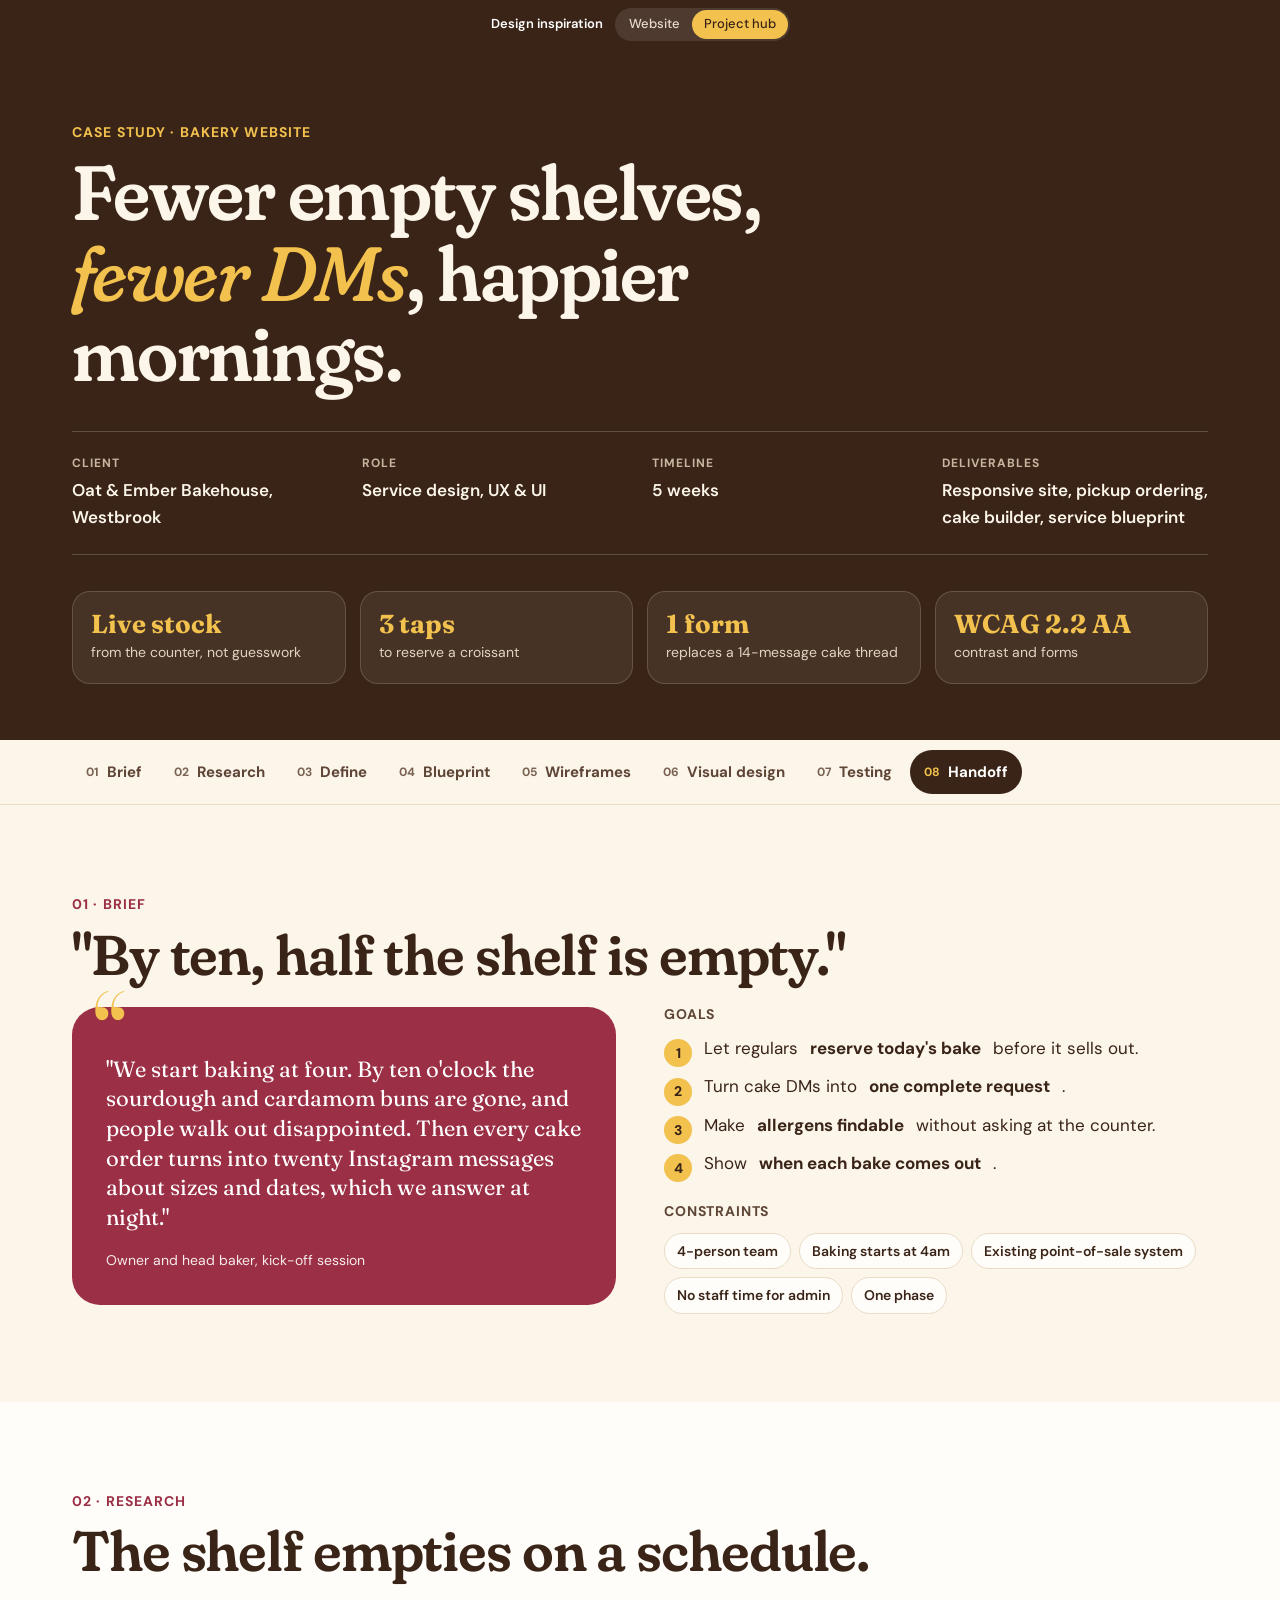
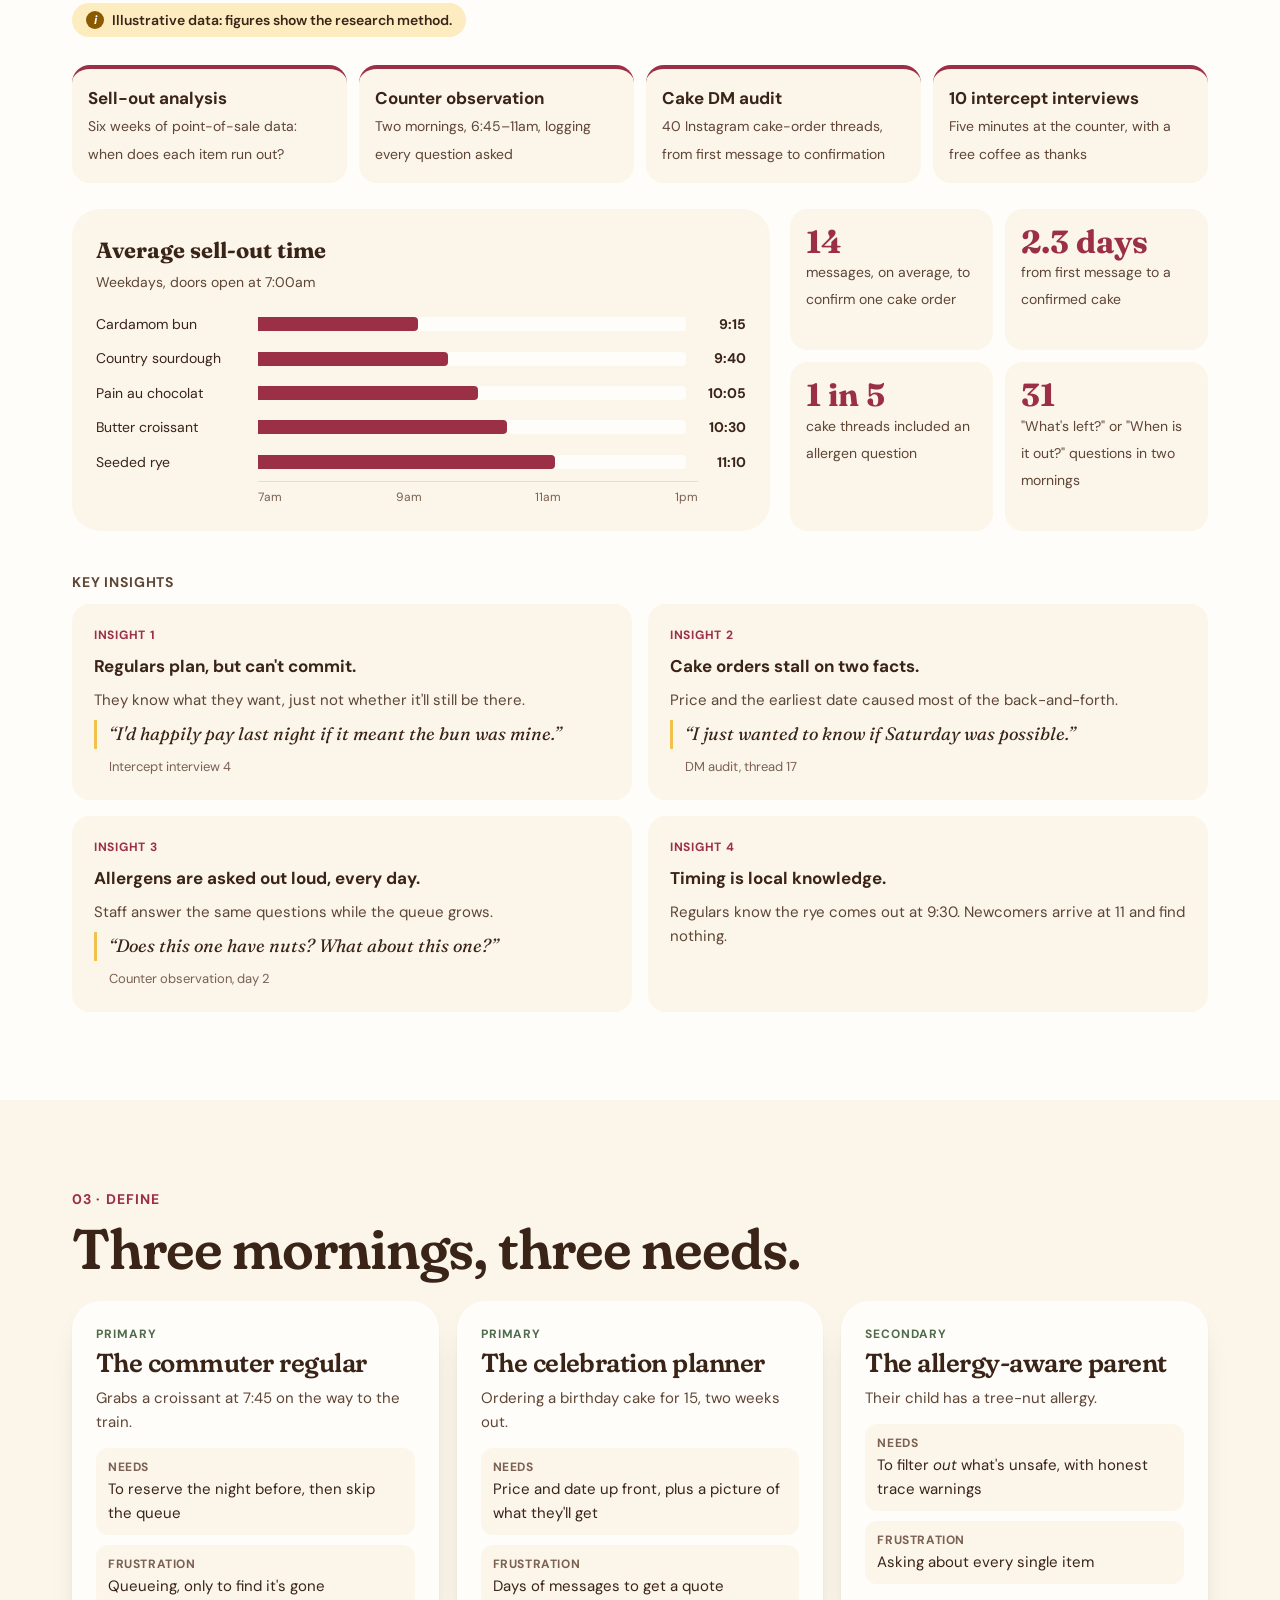
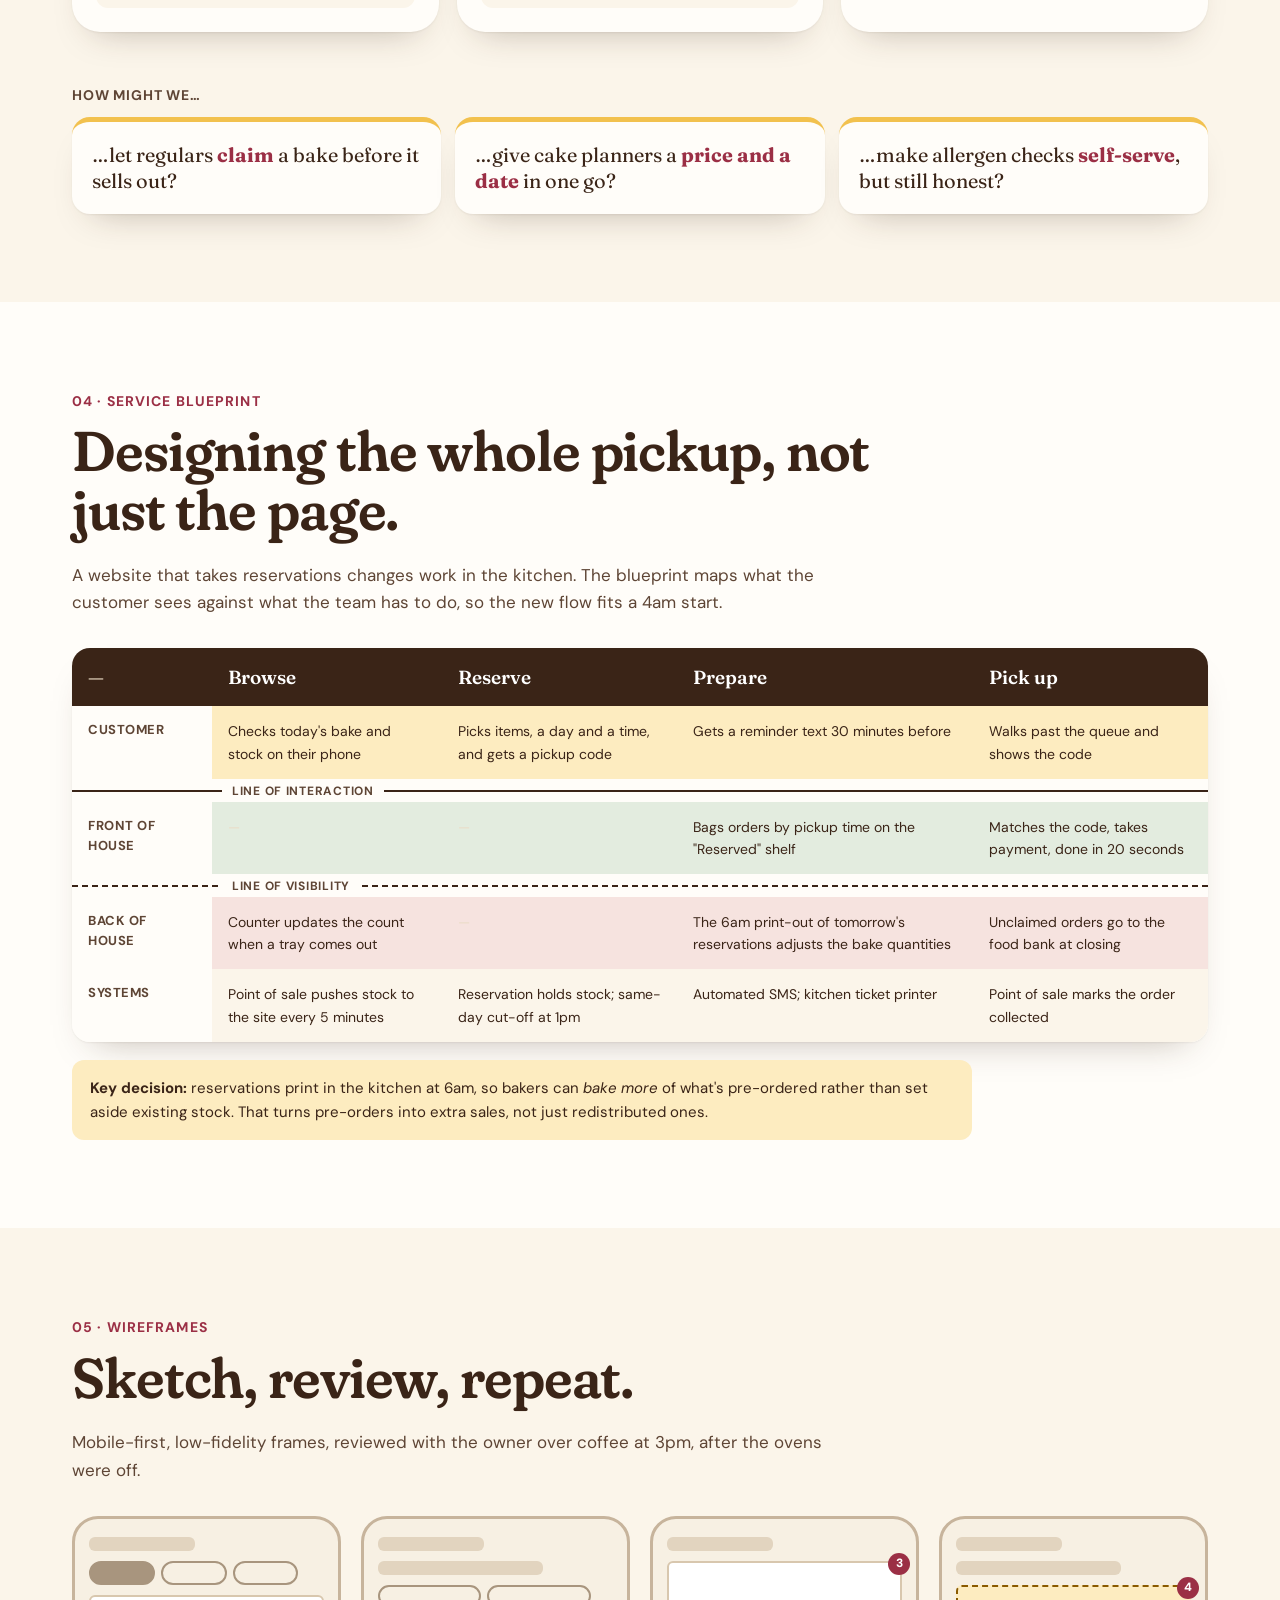
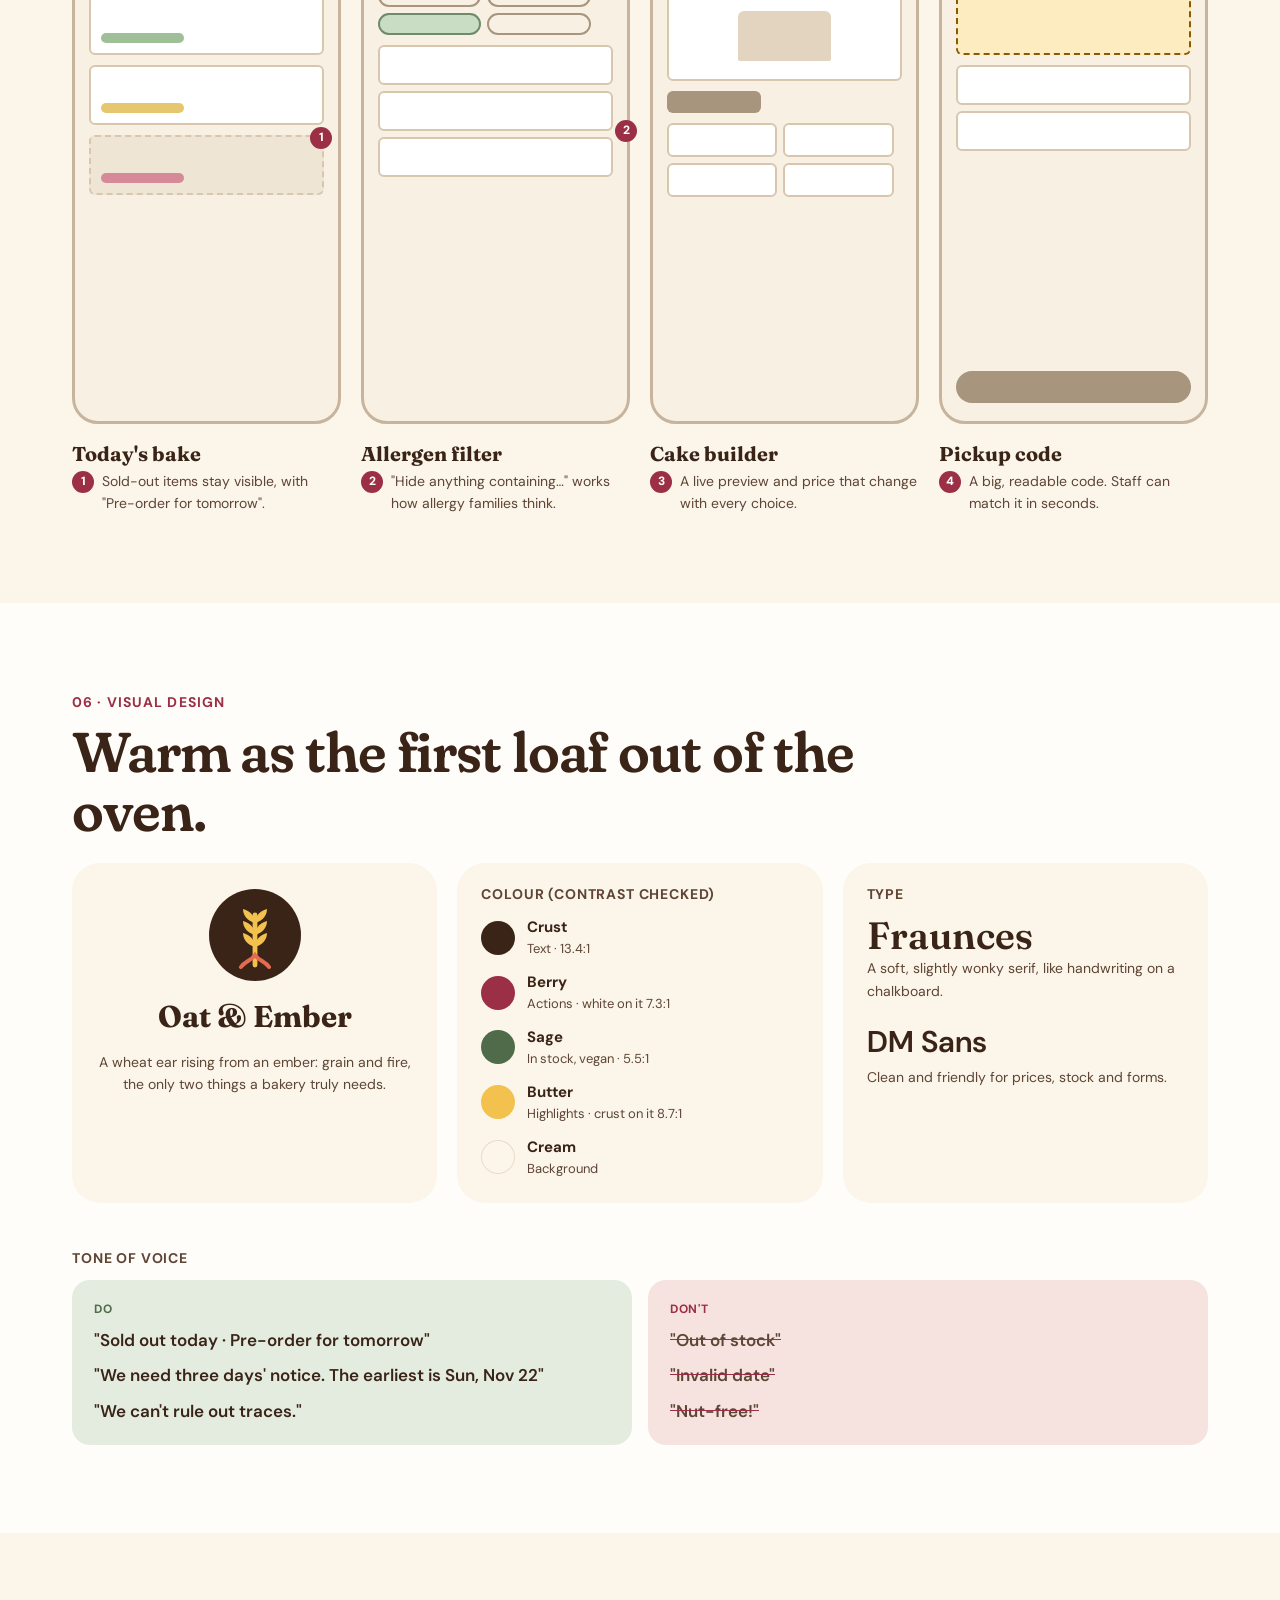
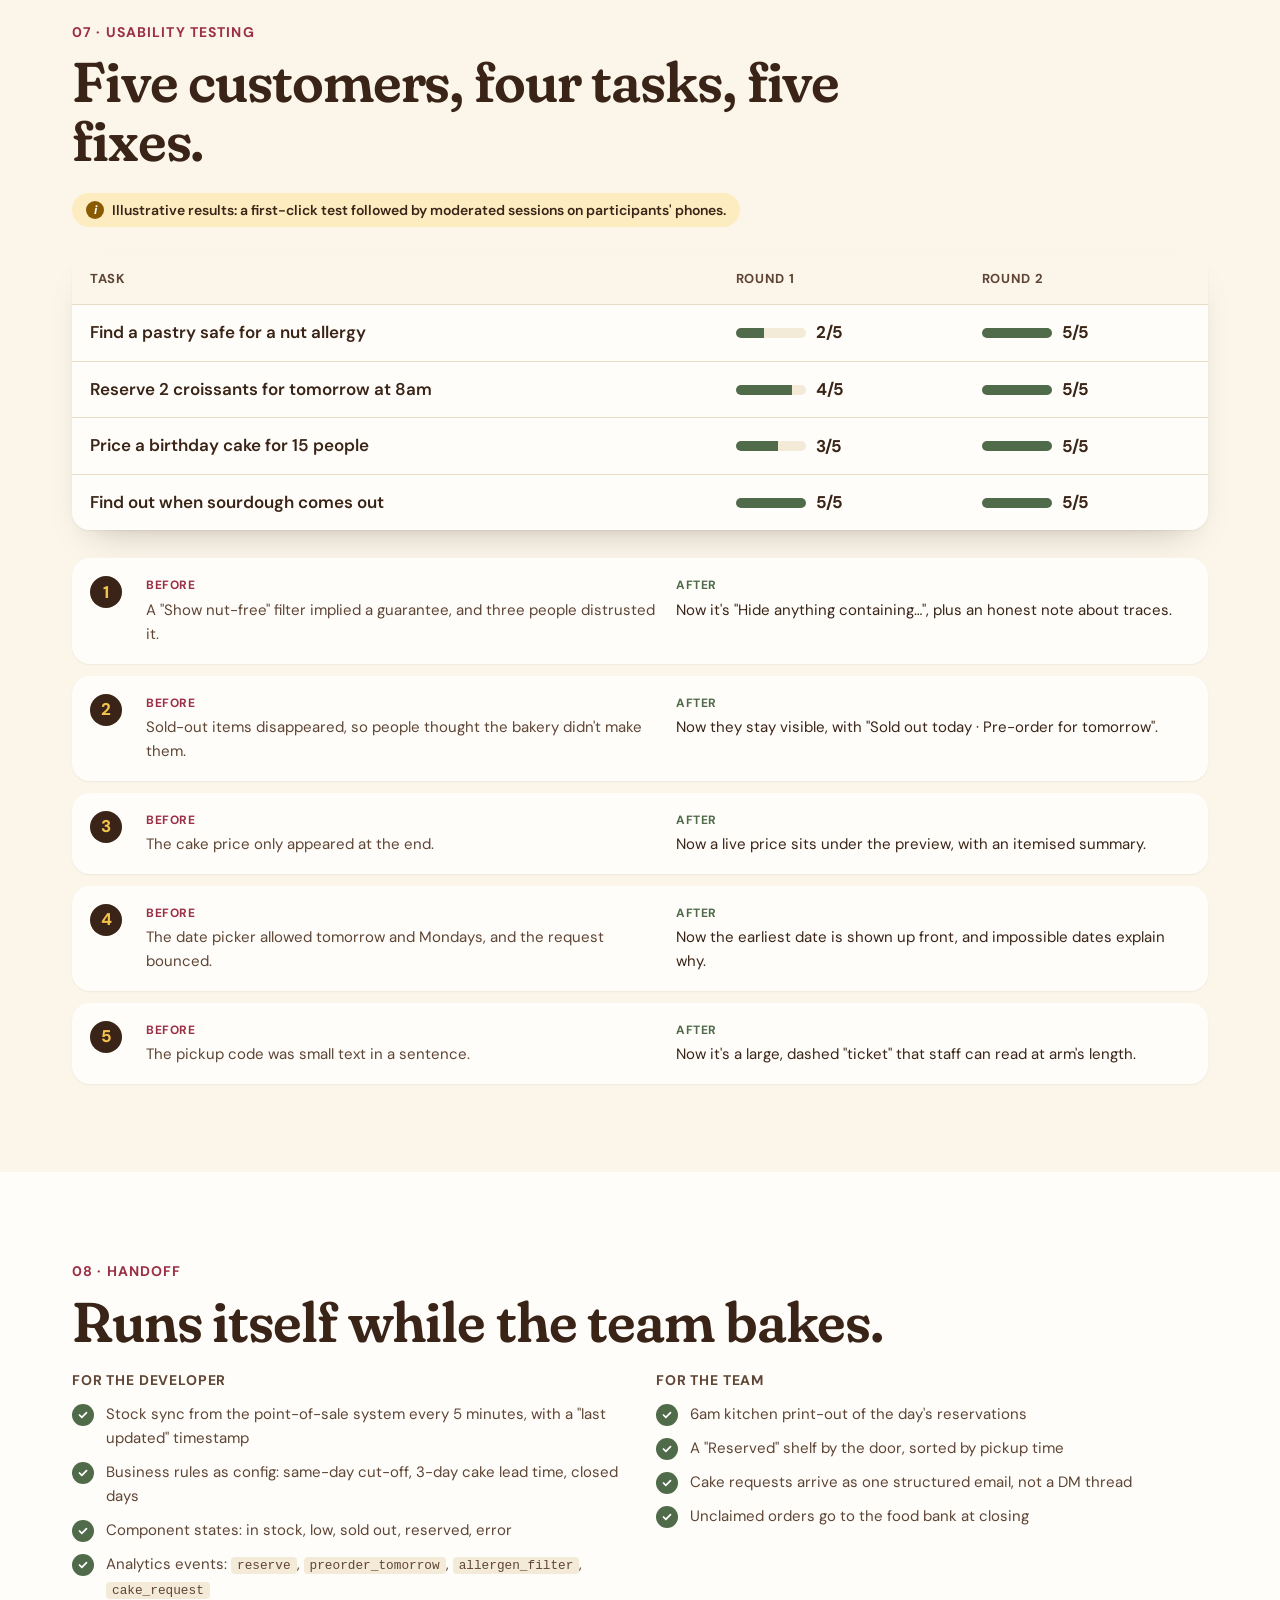
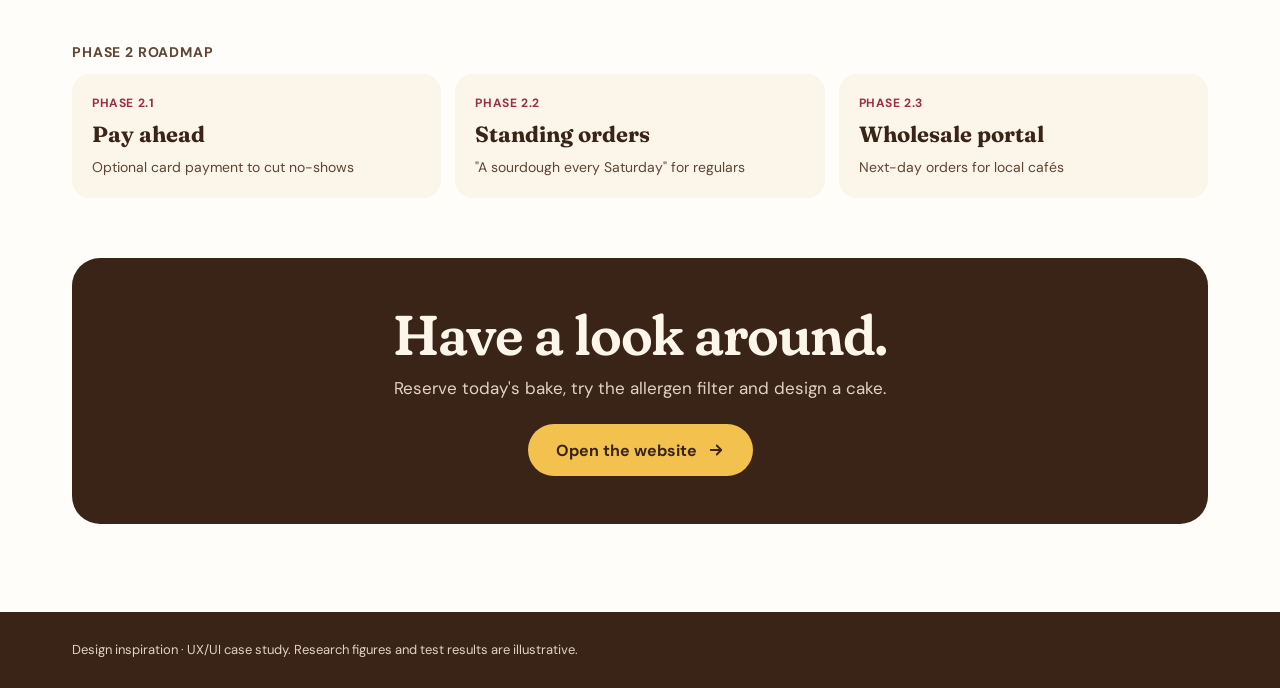
==== project.html @ 4368b3e5 "Oat & Ember Bakehouse: bakery website and project hub Co-Authored-By: Claude Opus 5.5 <noreply@anthr" ====
<!doctype html>
<html lang="en">
<head>
  <meta charset="utf-8" />
  <meta name="viewport" content="width=device-width, initial-scale=1" />
  <title>Oat &amp; Ember · Project Hub</title>
  <meta name="description" content="UX case study for a neighbourhood bakery website: sell-out analysis, counter observation, cake DM audit, personas, service blueprint, wireframes, visual design, testing and handoff." />
  <link rel="icon" href="data:image/svg+xml,%3Csvg xmlns='http://www.w3.org/2000/svg' viewBox='0 0 48 48'%3E%3Ccircle cx='24' cy='24' r='23' fill='%233a2417'/%3E%3Cpath d='M24 38V14' stroke='%23f2c14e' stroke-width='2.4'/%3E%3C/svg%3E" />
  <link rel="preconnect" href="https://fonts.googleapis.com" />
  <link rel="preconnect" href="https://fonts.gstatic.com" crossorigin />
  <link href="https://fonts.googleapis.com/css2?family=DM+Sans:opsz,wght@9..40,400;9..40,500;9..40,600;9..40,700&family=Fraunces:ital,opsz,wght,SOFT,WONK@0,9..144,500..700,100,1;1,9..144,500,100,1&display=swap" rel="stylesheet" />
  <link rel="stylesheet" href="styles.css" />
  <link rel="stylesheet" href="project.css" />
</head>
<body class="hub">
  <a class="skip" href="#main">Skip to content</a>
  <svg width="0" height="0" style="position:absolute" aria-hidden="true">
    <symbol id="logo" viewBox="0 0 48 48">
      <circle cx="24" cy="24" r="23" fill="#3a2417"/>
      <path d="M24 39V14" stroke="#f2c14e" stroke-width="2.4" stroke-linecap="round"/>
      <path d="M24 18c-4-1-6-4-6-7 4 1 6 4 6 7zm0 6c-4-1-6-4-6-7 4 1 6 4 6 7zm0 6c-4-1-6-4-6-7 4 1 6 4 6 7zm0-12c4-1 6-4 6-7-4 1-6 4-6 7zm0 6c4-1 6-4 6-7-4 1-6 4-6 7zm0 6c4-1 6-4 6-7-4 1-6 4-6 7z" fill="#f2c14e"/>
      <path d="M17 40c2-3 5-3 7-6 2 3 5 3 7 6" stroke="#e36b4f" stroke-width="2" fill="none" stroke-linecap="round"/>
    </symbol>
  </svg>

  <div class="mock-bar" role="note">
    <strong>Design inspiration</strong>
    <nav class="mock-tabs" aria-label="Project views"><a href="index.html">Website</a><a href="project.html" aria-current="page">Project hub</a></nav>
  </div>

  <header class="hub-cover">
    <div class="wrap">
      <p class="eyebrow">Case study · Bakery website</p>
      <h1>Fewer empty shelves, <em>fewer DMs</em>, happier mornings.</h1>
      <dl class="hub-meta">
        <div><dt>Client</dt><dd>Oat &amp; Ember Bakehouse, Westbrook</dd></div>
        <div><dt>Role</dt><dd>Service design, UX &amp; UI</dd></div>
        <div><dt>Timeline</dt><dd>5 weeks</dd></div>
        <div><dt>Deliverables</dt><dd>Responsive site, pickup ordering, cake builder, service blueprint</dd></div>
      </dl>
      <ul class="outcomes" role="list">
        <li><b>Live stock</b><span>from the counter, not guesswork</span></li>
        <li><b>3 taps</b><span>to reserve a croissant</span></li>
        <li><b>1 form</b><span>replaces a 14-message cake thread</span></li>
        <li><b>WCAG 2.2 AA</b><span>contrast and forms</span></li>
      </ul>
    </div>
  </header>

  <nav class="phase-nav" aria-label="Project phases">
    <div class="wrap"><ol>
      <li><a href="#brief">Brief</a></li><li><a href="#research">Research</a></li><li><a href="#define">Define</a></li><li><a href="#blueprint">Blueprint</a></li>
      <li><a href="#wireframes">Wireframes</a></li><li><a href="#visual">Visual design</a></li><li><a href="#testing">Testing</a></li><li><a href="#handoff">Handoff</a></li>
    </ol></div>
  </nav>

  <main id="main">
    <section id="brief" aria-labelledby="h-brief">
      <div class="wrap">
        <p class="phase">01 · Brief</p>
        <h2 id="h-brief">"By ten, half the shelf is empty."</h2>
        <div class="split">
          <figure class="client-quote">
            <blockquote>"We start baking at four. By ten o'clock the sourdough and cardamom buns are gone, and people walk out disappointed. Then every cake order turns into twenty Instagram messages about sizes and dates, which we answer at night."</blockquote>
            <figcaption>Owner and head baker, kick-off session</figcaption>
          </figure>
          <div>
            <h3 class="mini-h">Goals</h3>
            <ol class="num-list">
              <li>Let regulars <b>reserve today's bake</b> before it sells out.</li>
              <li>Turn cake DMs into <b>one complete request</b>.</li>
              <li>Make <b>allergens findable</b> without asking at the counter.</li>
              <li>Show <b>when each bake comes out</b>.</li>
            </ol>
            <h3 class="mini-h">Constraints</h3>
            <ul class="tag-list" role="list"><li>4-person team</li><li>Baking starts at 4am</li><li>Existing point-of-sale system</li><li>No staff time for admin</li><li>One phase</li></ul>
          </div>
        </div>
      </div>
    </section>

    <section id="research" class="tint" aria-labelledby="h-research">
      <div class="wrap">
        <p class="phase">02 · Research</p>
        <h2 id="h-research">The shelf empties on a schedule.</h2>
        <p class="note-illus">Illustrative data: figures show the research method.</p>
        <ul class="methods" role="list">
          <li><b>Sell-out analysis</b><span>Six weeks of point-of-sale data: when does each item run out?</span></li>
          <li><b>Counter observation</b><span>Two mornings, 6:45–11am, logging every question asked</span></li>
          <li><b>Cake DM audit</b><span>40 Instagram cake-order threads, from first message to confirmation</span></li>
          <li><b>10 intercept interviews</b><span>Five minutes at the counter, with a free coffee as thanks</span></li>
        </ul>
        <div class="charts">
          <figure class="chart">
            <figcaption><b>Average sell-out time</b><span>Weekdays, doors open at 7:00am</span></figcaption>
            <ul class="timebars" role="list">
              <li style="--t:135"><span class="lbl">Cardamom bun</span><span class="bar"><i></i></span><b>9:15</b></li>
              <li style="--t:160"><span class="lbl">Country sourdough</span><span class="bar"><i></i></span><b>9:40</b></li>
              <li style="--t:185"><span class="lbl">Pain au chocolat</span><span class="bar"><i></i></span><b>10:05</b></li>
              <li style="--t:210"><span class="lbl">Butter croissant</span><span class="bar"><i></i></span><b>10:30</b></li>
              <li style="--t:250"><span class="lbl">Seeded rye</span><span class="bar"><i></i></span><b>11:10</b></li>
            </ul>
            <p class="axis" aria-hidden="true"><span>7am</span><span>9am</span><span>11am</span><span>1pm</span></p>
          </figure>
          <div class="stats">
            <div><b>14</b><span>messages, on average, to confirm one cake order</span></div>
            <div><b>2.3 days</b><span>from first message to a confirmed cake</span></div>
            <div><b>1 in 5</b><span>cake threads included an allergen question</span></div>
            <div><b>31</b><span>"What's left?" or "When is it out?" questions in two mornings</span></div>
          </div>
        </div>
        <h3 class="mini-h" style="margin-top:44px">Key insights</h3>
        <ol class="insights">
          <li><b>Regulars plan, but can't commit.</b> They know what they want, just not whether it'll still be there.<q>I'd happily pay last night if it meant the bun was mine.</q><cite>Intercept interview 4</cite></li>
          <li><b>Cake orders stall on two facts.</b> Price and the earliest date caused most of the back-and-forth.<q>I just wanted to know if Saturday was possible.</q><cite>DM audit, thread 17</cite></li>
          <li><b>Allergens are asked out loud, every day.</b> Staff answer the same questions while the queue grows.<q>Does this one have nuts? What about this one?</q><cite>Counter observation, day 2</cite></li>
          <li><b>Timing is local knowledge.</b> Regulars know the rye comes out at 9:30. Newcomers arrive at 11 and find nothing.</li>
        </ol>
      </div>
    </section>

    <section id="define" aria-labelledby="h-define">
      <div class="wrap">
        <p class="phase">03 · Define</p>
        <h2 id="h-define">Three mornings, three needs.</h2>
        <div class="personas">
          <article class="persona"><p class="p-k">Primary</p><h3>The commuter regular</h3><p class="p-sum">Grabs a croissant at 7:45 on the way to the train.</p>
            <dl><div><dt>Needs</dt><dd>To reserve the night before, then skip the queue</dd></div><div><dt>Frustration</dt><dd>Queueing, only to find it's gone</dd></div></dl></article>
          <article class="persona"><p class="p-k">Primary</p><h3>The celebration planner</h3><p class="p-sum">Ordering a birthday cake for 15, two weeks out.</p>
            <dl><div><dt>Needs</dt><dd>Price and date up front, plus a picture of what they'll get</dd></div><div><dt>Frustration</dt><dd>Days of messages to get a quote</dd></div></dl></article>
          <article class="persona"><p class="p-k">Secondary</p><h3>The allergy-aware parent</h3><p class="p-sum">Their child has a tree-nut allergy.</p>
            <dl><div><dt>Needs</dt><dd>To filter <em>out</em> what's unsafe, with honest trace warnings</dd></div><div><dt>Frustration</dt><dd>Asking about every single item</dd></div></dl></article>
        </div>
        <h3 class="mini-h" style="margin-top:56px">How might we…</h3>
        <ul class="hmw" role="list">
          <li>…let regulars <b>claim</b> a bake before it sells out?</li>
          <li>…give cake planners a <b>price and a date</b> in one go?</li>
          <li>…make allergen checks <b>self-serve</b>, but still honest?</li>
        </ul>
      </div>
    </section>

    <section id="blueprint" class="tint" aria-labelledby="h-blue">
      <div class="wrap">
        <p class="phase">04 · Service blueprint</p>
        <h2 id="h-blue">Designing the whole pickup, not just the page.</h2>
        <p class="lede-sm">A website that takes reservations changes work in the kitchen. The blueprint maps what the customer sees against what the team has to do, so the new flow fits a 4am start.</p>
        <p class="bp-hint" aria-hidden="true">Swipe to see all four stages →</p>
        <div class="bp-wrap" tabindex="0" role="region" aria-label="Service blueprint, scrollable">
          <table class="blueprint">
            <caption class="sr-only">Service blueprint for reserve-and-pickup</caption>
            <thead><tr><td></td><th scope="col">Browse</th><th scope="col">Reserve</th><th scope="col">Prepare</th><th scope="col">Pick up</th></tr></thead>
            <tbody>
              <tr class="r-cust"><th scope="row">Customer</th><td>Checks today's bake and stock on their phone</td><td>Picks items, a day and a time, and gets a pickup code</td><td>Gets a reminder text 30 minutes before</td><td>Walks past the queue and shows the code</td></tr>
              <tr class="r-line"><td colspan="5"><span>Line of interaction</span></td></tr>
              <tr class="r-front"><th scope="row">Front of house</th><td></td><td></td><td>Bags orders by pickup time on the "Reserved" shelf</td><td>Matches the code, takes payment, done in 20 seconds</td></tr>
              <tr class="r-line vis"><td colspan="5"><span>Line of visibility</span></td></tr>
              <tr class="r-back"><th scope="row">Back of house</th><td>Counter updates the count when a tray comes out</td><td></td><td>The 6am print-out of tomorrow's reservations adjusts the bake quantities</td><td>Unclaimed orders go to the food bank at closing</td></tr>
              <tr class="r-sys"><th scope="row">Systems</th><td>Point of sale pushes stock to the site every 5 minutes</td><td>Reservation holds stock; same-day cut-off at 1pm</td><td>Automated SMS; kitchen ticket printer</td><td>Point of sale marks the order collected</td></tr>
            </tbody>
          </table>
        </div>
        <p class="bp-note"><b>Key decision:</b> reservations print in the kitchen at 6am, so bakers can <em>bake more</em> of what's pre-ordered rather than set aside existing stock. That turns pre-orders into extra sales, not just redistributed ones.</p>
      </div>
    </section>

    <section id="wireframes" aria-labelledby="h-wf">
      <div class="wrap">
        <p class="phase">05 · Wireframes</p>
        <h2 id="h-wf">Sketch, review, repeat.</h2>
        <p class="lede-sm">Mobile-first, low-fidelity frames, reviewed with the owner over coffee at 3pm, after the ovens were off.</p>
        <div class="wires">
          <figure class="wire"><div class="phone"><div class="w-bar"></div><div class="w-chips"><span class="on"></span><span></span><span></span></div><div class="w-card2"><span class="ok"></span></div><div class="w-card2"><span class="low"></span></div><div class="w-card2 out"><span class="out"></span><i>1</i></div></div>
            <figcaption><b>Today's bake</b><span><i>1</i> Sold-out items stay visible, with "Pre-order for tomorrow".</span></figcaption></figure>
          <figure class="wire"><div class="phone"><div class="w-bar"></div><div class="w-h2"></div><div class="w-pills"><span></span><span></span><span class="on"></span><span></span></div><div class="w-list2"><span></span><span></span><span></span></div><i class="pin">2</i></div>
            <figcaption><b>Allergen filter</b><span><i>2</i> "Hide anything containing…" works how allergy families think.</span></figcaption></figure>
          <figure class="wire"><div class="phone"><div class="w-bar"></div><div class="w-cake"><i>3</i></div><div class="w-price"></div><div class="w-opts"><span></span><span></span><span></span><span></span></div></div>
            <figcaption><b>Cake builder</b><span><i>3</i> A live preview and price that change with every choice.</span></figcaption></figure>
          <figure class="wire"><div class="phone"><div class="w-bar"></div><div class="w-h2"></div><div class="w-code"><i>4</i></div><div class="w-list2"><span></span><span></span></div><div class="w-btn"></div></div>
            <figcaption><b>Pickup code</b><span><i>4</i> A big, readable code. Staff can match it in seconds.</span></figcaption></figure>
        </div>
      </div>
    </section>

    <section id="visual" class="tint" aria-labelledby="h-visual">
      <div class="wrap">
        <p class="phase">06 · Visual design</p>
        <h2 id="h-visual">Warm as the first loaf out of the oven.</h2>
        <div class="vis-grid">
          <div class="vis-card brand"><svg viewBox="0 0 48 48" width="96" height="96" aria-hidden="true"><use href="#logo"/></svg><p class="b-name">Oat &amp; Ember</p><p class="small">A wheat ear rising from an ember: grain and fire, the only two things a bakery truly needs.</p></div>
          <div class="vis-card"><h3 class="mini-h">Colour (contrast checked)</h3>
            <ul class="pal" role="list">
              <li><i style="background:#3a2417"></i><b>Crust</b><span>Text · 13.4:1</span></li>
              <li><i style="background:#9b2f45"></i><b>Berry</b><span>Actions · white on it 7.3:1</span></li>
              <li><i style="background:#4f6b4a"></i><b>Sage</b><span>In stock, vegan · 5.5:1</span></li>
              <li><i style="background:#f2c14e"></i><b>Butter</b><span>Highlights · crust on it 8.7:1</span></li>
              <li><i style="background:#fbf5ea;box-shadow:inset 0 0 0 1px #eadcc6"></i><b>Cream</b><span>Background</span></li>
            </ul></div>
          <div class="vis-card"><h3 class="mini-h">Type</h3><p class="t-d">Fraunces</p><p class="small">A soft, slightly wonky serif, like handwriting on a chalkboard.</p><p class="t-b">DM Sans</p><p class="small">Clean and friendly for prices, stock and forms.</p></div>
        </div>
        <h3 class="mini-h" style="margin-top:48px">Tone of voice</h3>
        <div class="tone">
          <div class="do"><p class="t-k">Do</p><p>"Sold out today · Pre-order for tomorrow"</p><p>"We need three days' notice. The earliest is Sun, Nov 22"</p><p>"We can't rule out traces."</p></div>
          <div class="dont"><p class="t-k">Don't</p><p>"Out of stock"</p><p>"Invalid date"</p><p>"Nut-free!"</p></div>
        </div>
      </div>
    </section>

    <section id="testing" aria-labelledby="h-test">
      <div class="wrap">
        <p class="phase">07 · Usability testing</p>
        <h2 id="h-test">Five customers, four tasks, five fixes.</h2>
        <p class="note-illus">Illustrative results: a first-click test followed by moderated sessions on participants' phones.</p>
        <div class="tasks-wrap">
          <table class="tasks">
            <caption class="sr-only">Task success, round 1 and round 2</caption>
            <thead><tr><th scope="col">Task</th><th scope="col">Round 1</th><th scope="col">Round 2</th></tr></thead>
            <tbody>
              <tr><th scope="row">Find a pastry safe for a nut allergy</th><td><span class="score" style="--s:2">2/5</span></td><td><span class="score" style="--s:5">5/5</span></td></tr>
              <tr><th scope="row">Reserve 2 croissants for tomorrow at 8am</th><td><span class="score" style="--s:4">4/5</span></td><td><span class="score" style="--s:5">5/5</span></td></tr>
              <tr><th scope="row">Price a birthday cake for 15 people</th><td><span class="score" style="--s:3">3/5</span></td><td><span class="score" style="--s:5">5/5</span></td></tr>
              <tr><th scope="row">Find out when sourdough comes out</th><td><span class="score" style="--s:5">5/5</span></td><td><span class="score" style="--s:5">5/5</span></td></tr>
            </tbody>
          </table>
        </div>
        <ol class="changes">
          <li><p class="c-was">A "Show nut-free" filter implied a guarantee, and three people distrusted it.</p><p class="c-now">Now it's "Hide anything containing…", plus an honest note about traces.</p></li>
          <li><p class="c-was">Sold-out items disappeared, so people thought the bakery didn't make them.</p><p class="c-now">Now they stay visible, with "Sold out today · Pre-order for tomorrow".</p></li>
          <li><p class="c-was">The cake price only appeared at the end.</p><p class="c-now">Now a live price sits under the preview, with an itemised summary.</p></li>
          <li><p class="c-was">The date picker allowed tomorrow and Mondays, and the request bounced.</p><p class="c-now">Now the earliest date is shown up front, and impossible dates explain why.</p></li>
          <li><p class="c-was">The pickup code was small text in a sentence.</p><p class="c-now">Now it's a large, dashed "ticket" that staff can read at arm's length.</p></li>
        </ol>
      </div>
    </section>

    <section id="handoff" class="tint" aria-labelledby="h-handoff">
      <div class="wrap">
        <p class="phase">08 · Handoff</p>
        <h2 id="h-handoff">Runs itself while the team bakes.</h2>
        <div class="handoff">
          <div><h3 class="mini-h">For the developer</h3>
            <ul class="checks" role="list">
              <li>Stock sync from the point-of-sale system every 5 minutes, with a "last updated" timestamp</li>
              <li>Business rules as config: same-day cut-off, 3-day cake lead time, closed days</li>
              <li>Component states: in stock, low, sold out, reserved, error</li>
              <li>Analytics events: <code>reserve</code>, <code>preorder_tomorrow</code>, <code>allergen_filter</code>, <code>cake_request</code></li>
            </ul></div>
          <div><h3 class="mini-h">For the team</h3>
            <ul class="checks" role="list">
              <li>6am kitchen print-out of the day's reservations</li>
              <li>A "Reserved" shelf by the door, sorted by pickup time</li>
              <li>Cake requests arrive as one structured email, not a DM thread</li>
              <li>Unclaimed orders go to the food bank at closing</li>
            </ul></div>
        </div>
        <h3 class="mini-h" style="margin-top:44px">Phase 2 roadmap</h3>
        <ol class="roadmap">
          <li><b>Pay ahead</b><span>Optional card payment to cut no-shows</span></li>
          <li><b>Standing orders</b><span>"A sourdough every Saturday" for regulars</span></li>
          <li><b>Wholesale portal</b><span>Next-day orders for local cafés</span></li>
        </ol>
        <div class="hub-cta">
          <h2>Have a look around.</h2>
          <p>Reserve today's bake, try the allergen filter and design a cake.</p>
          <a class="btn btn-butter" href="index.html">Open the website <svg viewBox="0 0 24 24" aria-hidden="true"><path d="M5 12h14M13 6l6 6-6 6"/></svg></a>
        </div>
      </div>
    </section>
  </main>

  <footer class="site-foot slim"><div class="wrap"><p>Design inspiration · UX/UI case study. Research figures and test results are illustrative.</p></div></footer>
  <script>
    const links = [...document.querySelectorAll('.phase-nav a')];
    const io = new IntersectionObserver((entries) => entries.forEach((e) => {
      if (!e.isIntersecting) return;
      links.forEach((a) => {
        if (a.getAttribute('href') !== '#' + e.target.id) return a.removeAttribute('aria-current');
        a.setAttribute('aria-current', 'location');
        a.closest('ol').scrollTo({ left: a.parentElement.offsetLeft - 16, behavior: 'smooth' });
      });
    }), { rootMargin: '-40% 0px -55% 0px' });
    document.querySelectorAll('main section[id]').forEach((s) => io.observe(s));
  </script>
</body>
</html>
---- styles.css ----
/* =========================================================
   Oat & Ember Bakehouse: design tokens
   Contrast (WCAG 2.2 AA), all checked:
   crust 13.4:1 · crust-2 8.1:1 · crust-3 5.3:1 on cream
   berry 6.7:1 · white on berry 7.3:1 · sage 5.5:1 · white on sage 5.9:1
   crust on butter 8.7:1 (butter is a background only)
   ========================================================= */
:root {
  --cream: #fbf5ea;
  --cream-2: #f4ead8;
  --white: #fffdf9;
  --crust: #3a2417;
  --crust-2: #5e4535;
  --crust-3: #7a6152;
  --line: #eadcc6;
  --butter: #f2c14e;
  --butter-soft: #fdecc0;
  --butter-ink: #8a5a00;
  --berry: #9b2f45;
  --berry-soft: #f6e3df;
  --sage: #4f6b4a;
  --sage-soft: #e3ecdf;
  --serif: "Fraunces", "Iowan Old Style", Georgia, serif;
  --sans: "DM Sans", system-ui, -apple-system, "Segoe UI", sans-serif;
  --r: 12px; --r-md: 18px; --r-lg: 28px;
  --shadow: 0 1px 2px rgba(58, 36, 23, .06), 0 18px 36px -22px rgba(58, 36, 23, .35);
  --ease: cubic-bezier(.2, .8, .2, 1);
}
*, *::before, *::after { box-sizing: border-box; }
html { scroll-behavior: smooth; scroll-padding-top: 90px; -webkit-text-size-adjust: 100%; }
@media (prefers-reduced-motion: reduce) { html { scroll-behavior: auto; } *, *::before, *::after { animation: none !important; transition-duration: .01ms !important; } }
body { margin: 0; background: var(--cream); color: var(--crust); font: 400 17px/1.6 var(--sans); -webkit-font-smoothing: antialiased; }
h1, h2, h3, p, figure, blockquote, ul, ol, dl, dd { margin: 0; }
ul, ol { padding: 0; list-style: none; }
h1, h2, h3 { font-family: var(--serif); font-weight: 600; letter-spacing: -0.02em; line-height: 1.05; font-variation-settings: "SOFT" 100, "WONK" 1; }
a { color: var(--berry); text-underline-offset: 3px; }
button, input, select, textarea { font: inherit; color: inherit; }
img, svg { display: block; }
:focus-visible { outline: 3px solid var(--berry); outline-offset: 3px; border-radius: 6px; }
.sr-only { position: absolute; width: 1px; height: 1px; padding: 0; margin: -1px; overflow: hidden; clip: rect(0 0 0 0); white-space: nowrap; border: 0; }
.skip { position: absolute; left: 16px; top: -100px; z-index: 200; background: var(--crust); color: #fff; padding: 12px 16px; border-radius: var(--r); }
.skip:focus { top: 16px; }
.wrap { max-width: 1200px; margin: 0 auto; padding: 0 32px; }
section { padding: 96px 0; }
[hidden] { display: none !important; }

/* top bar */
.mock-bar { background: var(--crust); color: #e9dccb; font-size: 13px; display: flex; justify-content: center; align-items: center; gap: 12px; flex-wrap: wrap; padding: 8px 16px; }
.mock-bar strong { color: #fff; font-weight: 600; }
.mock-tabs { display: inline-flex; background: rgba(255,255,255,.1); border-radius: 999px; padding: 2px; }
.mock-tabs a { color: #e9dccb; text-decoration: none; padding: 4px 12px; border-radius: 999px; font-weight: 500; }
.mock-tabs a[aria-current="page"] { background: var(--butter); color: var(--crust); }

/* buttons */
.btn { display: inline-flex; align-items: center; justify-content: center; gap: 10px; min-height: 52px; padding: 0 26px; border-radius: 999px; border: 2px solid transparent; font-weight: 700; font-size: 16px; text-decoration: none; cursor: pointer; transition: background .2s, transform .2s var(--ease); }
.btn svg { width: 18px; height: 18px; fill: none; stroke: currentColor; stroke-width: 2.4; stroke-linecap: round; stroke-linejoin: round; }
.btn:active { transform: translateY(1px); }
.btn-berry { background: var(--berry); color: #fff; }
.btn-berry:hover { background: #82263a; }
.btn-crust { background: var(--crust); color: #fff; }
.btn-crust:hover { background: #4d3122; }
.btn-butter { background: var(--butter); color: var(--crust); }
.btn-butter:hover { background: #eab43a; }
.btn-line { background: transparent; color: var(--crust); border-color: var(--crust); }
.btn-line:hover { background: var(--white); }
.btn-sm { min-height: 44px; padding: 0 18px; font-size: 15px; }
.btn-block { width: 100%; }
.text-btn { background: none; border: 0; padding: 0 4px; min-height: 44px; font-weight: 700; color: var(--berry); text-decoration: underline; text-underline-offset: 3px; cursor: pointer; }
.icon-btn { width: 44px; height: 44px; border-radius: 50%; border: 2px solid var(--line); background: var(--white); display: grid; place-items: center; cursor: pointer; flex: none; }
.icon-btn svg { width: 18px; height: 18px; stroke: var(--crust); stroke-width: 2.4; fill: none; stroke-linecap: round; }

/* header */
.site-head { position: sticky; top: 0; z-index: 50; background: color-mix(in srgb, var(--cream) 92%, transparent); backdrop-filter: blur(10px); -webkit-backdrop-filter: blur(10px); border-bottom: 1px solid var(--line); }
.head-inner { display: flex; align-items: center; gap: 20px; min-height: 76px; }
.logo { display: flex; align-items: center; gap: 10px; text-decoration: none; color: var(--crust); }
.logo svg { width: 46px; height: 46px; flex: none; }
.logo span { font-family: var(--serif); font-weight: 700; font-size: 23px; letter-spacing: -0.02em; line-height: 1; }
.logo small { display: block; font-family: var(--sans); font-weight: 600; font-size: 12px; color: var(--crust-3); letter-spacing: .08em; text-transform: uppercase; margin-top: 4px; }
.site-nav { margin-left: auto; display: flex; align-items: center; gap: 2px; }
.site-nav a { color: var(--crust); text-decoration: none; font-weight: 600; font-size: 15px; padding: 10px 12px; border-radius: 999px; }
.site-nav a:hover { background: var(--cream-2); }
.bag-btn { display: inline-flex; align-items: center; gap: 8px; min-height: 44px; padding: 0 16px; border-radius: 999px; border: 2px solid var(--crust); background: var(--white); font-weight: 700; cursor: pointer; margin-left: 8px; }
.bag-btn svg { width: 18px; height: 18px; stroke: currentColor; stroke-width: 2; fill: none; }
.bag-count { min-width: 22px; height: 22px; padding: 0 6px; border-radius: 999px; background: var(--berry); color: #fff; font-size: 12px; display: inline-grid; place-items: center; }
.bag-count[data-n="0"] { background: var(--cream-2); color: var(--crust-2); }
.menu-btn { display: none; align-items: center; gap: 8px; min-height: 44px; padding: 0 14px; border-radius: 999px; border: 2px solid var(--crust); background: transparent; font-weight: 700; cursor: pointer; }
.menu-btn svg { width: 20px; height: 20px; stroke: currentColor; stroke-width: 2.4; fill: none; stroke-linecap: round; }

/* hero */
.hero { padding: 56px 0 72px; }
.hero-grid { display: grid; grid-template-columns: minmax(0, 1fr) minmax(0, 1fr); gap: 56px; align-items: center; }
.status { display: inline-flex; align-items: center; gap: 10px; padding: 8px 16px; background: var(--white); border: 1px solid var(--line); border-radius: 999px; font-size: 14px; font-weight: 600; margin-bottom: 22px; }
.status .dot { width: 10px; height: 10px; border-radius: 50%; background: var(--sage); box-shadow: 0 0 0 4px var(--sage-soft); }
.status.closed .dot { background: var(--berry); box-shadow: 0 0 0 4px var(--berry-soft); }
.hero h1 { font-size: clamp(3rem, 6.4vw, 5.6rem); }
.hero h1 em { font-style: italic; color: var(--berry); font-weight: 500; }
.lede { font-size: 19px; color: var(--crust-2); margin: 22px 0 30px; max-width: 38ch; }
.hero-ctas { display: flex; flex-wrap: wrap; gap: 12px; }
.hero-art { margin: 0; position: relative; }
.hero-art img { width: 100%; height: auto; aspect-ratio: 1; object-fit: cover; border-radius: 48% 48% var(--r-lg) var(--r-lg) / 36% 36% var(--r-lg) var(--r-lg); box-shadow: var(--shadow); background: var(--cream-2); }
.hero-art .sticker { position: absolute; left: -18px; bottom: 28px; background: var(--butter); color: var(--crust); border-radius: 50%; width: 118px; height: 118px; display: grid; place-items: center; text-align: center; font-family: var(--serif); font-weight: 700; font-size: 17px; line-height: 1.1; transform: rotate(-10deg); box-shadow: var(--shadow); padding: 12px; }
.hero-art .sticker small { display: block; font-family: var(--sans); font-size: 12px; font-weight: 600; margin-top: 2px; }

/* section heads */
.eyebrow { font-size: 14px; font-weight: 700; letter-spacing: .08em; text-transform: uppercase; color: var(--berry); margin-bottom: 10px; }
.sec-head { max-width: 660px; margin-bottom: 36px; }
.sec-head h2 { font-size: clamp(2.3rem, 4.4vw, 3.6rem); }
.sec-head p { color: var(--crust-2); font-size: 18px; margin-top: 14px; }

/* bake schedule */
.oven { background: var(--crust); color: var(--cream); }
.oven .eyebrow { color: var(--butter); }
.oven .sec-head p { color: #e2d3bf; }
.timeline { display: grid; grid-template-columns: repeat(6, minmax(0, 1fr)); gap: 0; position: relative; }
.timeline::before { content: ""; position: absolute; left: 0; right: 0; top: 26px; height: 2px; background: rgba(251,245,234,.25); }
.tl { position: relative; padding: 0 12px 0 0; }
.tl .t { display: inline-grid; place-items: center; min-width: 54px; height: 54px; border-radius: 50%; background: var(--crust); border: 2px solid var(--butter); font-family: var(--serif); font-weight: 700; font-size: 17px; position: relative; z-index: 1; }
.tl.now .t { background: var(--butter); color: var(--crust); box-shadow: 0 0 0 6px rgba(242,193,78,.25); }
.tl b { display: block; margin-top: 14px; font-size: 16px; }
.tl span { font-size: 14px; color: #e2d3bf; }
.tl .tag-now { display: inline-block; margin-top: 6px; font-size: 12px; font-weight: 700; background: var(--butter); color: var(--crust); border-radius: 999px; padding: 2px 8px; }

/* menu */
.menu-tools { display: flex; flex-wrap: wrap; gap: 18px 28px; align-items: flex-start; justify-content: space-between; margin-bottom: 24px; }
.cats { display: flex; gap: 6px; flex-wrap: wrap; }
.cat { position: relative; }
.cat input { position: absolute; opacity: 0; inset: 0; cursor: pointer; }
.cat span { display: inline-flex; align-items: center; min-height: 44px; padding: 0 18px; border-radius: 999px; border: 2px solid var(--crust); font-weight: 700; font-size: 15px; cursor: pointer; background: var(--white); }
.cat input:checked + span { background: var(--crust); color: #fff; }
.cat input:focus-visible + span { outline: 3px solid var(--berry); outline-offset: 2px; }
.diet { border: 0; padding: 0; margin: 0; min-width: 0; }
.diet legend { font-size: 14px; font-weight: 700; padding: 0; margin-bottom: 8px; }
.diet-row { display: flex; flex-wrap: wrap; gap: 6px; }
.pill-check { position: relative; }
.pill-check input { position: absolute; opacity: 0; inset: 0; cursor: pointer; }
.pill-check span { display: inline-flex; align-items: center; gap: 6px; min-height: 40px; padding: 0 14px; border-radius: 999px; border: 2px solid var(--crust-3); font-size: 14px; font-weight: 600; cursor: pointer; background: var(--white); }
.pill-check span::before { content: ""; width: 14px; height: 14px; border-radius: 4px; border: 2px solid var(--crust-3); }
.pill-check input:checked + span { background: var(--sage-soft); border-color: var(--sage); }
.pill-check input:checked + span::before { background: var(--sage) url("data:image/svg+xml,%3Csvg xmlns='http://www.w3.org/2000/svg' viewBox='0 0 24 24'%3E%3Cpath d='M6 12l4 4 8-8' fill='none' stroke='white' stroke-width='3.5' stroke-linecap='round' stroke-linejoin='round'/%3E%3C/svg%3E") center / 12px no-repeat; border-color: var(--sage); }
.pill-check input:focus-visible + span { outline: 3px solid var(--berry); outline-offset: 2px; }
.menu-count { font-size: 15px; color: var(--crust-2); margin-bottom: 16px; display: flex; gap: 10px; flex-wrap: wrap; align-items: center; justify-content: space-between; }
.items { display: grid; grid-template-columns: repeat(3, minmax(0, 1fr)); gap: 18px; }
.item { background: var(--white); border-radius: var(--r-md); padding: 20px; box-shadow: var(--shadow); display: flex; flex-direction: column; gap: 10px; position: relative; }
.item.out { background: var(--cream-2); box-shadow: none; border: 1px dashed var(--crust-3); }
.item-top { display: flex; justify-content: space-between; gap: 8px; align-items: flex-start; }
.item h3 { font-size: 24px; }
.item .price { font-family: var(--serif); font-weight: 700; font-size: 22px; white-space: nowrap; }
.item p { color: var(--crust-2); font-size: 15px; }
.badges { display: flex; flex-wrap: wrap; gap: 6px; }
.b { font-size: 12px; font-weight: 700; padding: 3px 9px; border-radius: 999px; }
.b.v { background: var(--sage-soft); color: var(--sage); }
.b.gf { background: var(--butter-soft); color: var(--butter-ink); }
.b.time { background: var(--cream-2); color: var(--crust-2); }
.contains { font-size: 13px; color: var(--crust-3); }
.contains b { color: var(--crust-2); }
.stock { display: inline-flex; align-items: center; gap: 6px; font-size: 13px; font-weight: 700; }
.stock::before { content: ""; width: 8px; height: 8px; border-radius: 50%; background: currentColor; }
.stock.ok { color: var(--sage); } .stock.low { color: var(--butter-ink); } .stock.out { color: var(--berry); }
.item-foot { margin-top: auto; display: flex; align-items: center; justify-content: space-between; gap: 10px; padding-top: 6px; }
.item .btn { min-height: 44px; font-size: 15px; padding: 0 16px; }
.allergy-note { margin-top: 22px; font-size: 14px; color: var(--crust-2); background: var(--white); border-left: 4px solid var(--butter); padding: 12px 16px; border-radius: 0 var(--r) var(--r) 0; max-width: 820px; }
.empty { background: var(--white); border-radius: var(--r-md); padding: 40px; text-align: center; color: var(--crust-2); grid-column: 1 / -1; }

/* cake builder */
.cake-sec { background: var(--berry-soft); }
.builder { display: grid; grid-template-columns: minmax(0, .95fr) minmax(0, 1.05fr); gap: 40px; align-items: start; }
.preview { position: sticky; top: 100px; background: var(--white); border-radius: var(--r-lg); padding: 24px; box-shadow: var(--shadow); text-align: center; }
.preview svg { width: 100%; max-width: 380px; height: auto; margin: 0 auto; }
.preview svg * { transition: fill .4s var(--ease); }
.preview .p-price { font-family: var(--serif); font-weight: 700; font-size: 44px; line-height: 1; margin-top: 8px; }
.preview .p-sub { font-size: 14px; color: var(--crust-2); }
.cake-form { display: grid; gap: 26px; }
.cake-form fieldset { border: 0; margin: 0; padding: 0; min-width: 0; }
.cake-form legend { font-family: var(--serif); font-weight: 600; font-size: 24px; padding: 0; margin-bottom: 10px; display: flex; gap: 10px; align-items: baseline; }
.cake-form legend .n { font-family: var(--sans); width: 26px; height: 26px; border-radius: 50%; background: var(--crust); color: #fff; font-size: 13px; font-weight: 700; display: inline-grid; place-items: center; transform: translateY(-3px); }
.opts { display: grid; grid-template-columns: repeat(2, minmax(0, 1fr)); gap: 8px; }
.opt { position: relative; }
.opt input { position: absolute; opacity: 0; inset: 0; cursor: pointer; }
.opt > span { display: flex; align-items: center; gap: 10px; min-height: 56px; padding: 10px 14px; border-radius: var(--r); background: var(--white); border: 2px solid var(--line); cursor: pointer; transition: border-color .2s; }
.opt:hover > span { border-color: var(--crust-3); }
.opt input:checked + span { border-color: var(--crust); box-shadow: inset 0 0 0 1px var(--crust); }
.opt input:focus-visible + span { outline: 3px solid var(--berry); outline-offset: 2px; }
.opt .sw { width: 24px; height: 24px; border-radius: 50%; flex: none; box-shadow: inset 0 0 0 1px rgba(0,0,0,.15); }
.opt .txt { display: flex; flex-direction: column; line-height: 1.25; }
.opt .txt b { font-size: 15px; }
.opt .txt small { font-size: 13px; color: var(--crust-3); }
.opt .add { margin-left: auto; font-size: 14px; font-weight: 700; white-space: nowrap; }
.opt .tick { width: 20px; height: 20px; border-radius: 50%; border: 2px solid var(--crust-3); flex: none; display: grid; place-items: center; }
.opt input:checked + span .tick { background: var(--crust); border-color: var(--crust); }
.opt input:checked + span .tick::after { content: ""; width: 7px; height: 7px; border-radius: 50%; background: #fff; }
.field { display: flex; flex-direction: column; gap: 6px; }
.field label { font-size: 15px; font-weight: 700; }
.field input, .field select, .field textarea { min-height: 48px; padding: 0 14px; border: 2px solid var(--crust-3); border-radius: var(--r); background: var(--white); font-size: 16px; width: 100%; }
.field textarea { padding: 12px 14px; min-height: 84px; resize: vertical; }
.field input:hover, .field select:hover { border-color: var(--crust); }
.hint { font-size: 13px; color: var(--crust-3); }
.row2 { display: grid; grid-template-columns: 1fr 1fr; gap: 12px; }
.err { color: var(--berry); font-size: 14px; font-weight: 700; display: flex; align-items: center; gap: 6px; }
.err::before { content: "!"; width: 18px; height: 18px; border-radius: 50%; background: var(--berry); color: #fff; font-size: 12px; display: inline-grid; place-items: center; flex: none; }
[aria-invalid="true"] { border-color: var(--berry) !important; box-shadow: inset 0 0 0 1px var(--berry); }
.cake-sum { background: var(--white); border-radius: var(--r-md); padding: 20px; box-shadow: var(--shadow); }
.cake-sum dl { display: grid; grid-template-columns: 1fr auto; gap: 6px 16px; font-size: 15px; }
.cake-sum dt { color: var(--crust-2); }
.cake-sum dd { text-align: right; font-weight: 600; }
.cake-sum .tot { border-top: 1px solid var(--line); padding-top: 8px; margin-top: 4px; font-size: 18px; font-weight: 700; color: var(--crust); }
.cake-sum .btn { margin-top: 14px; }

/* visit + faq */
.visit { display: grid; grid-template-columns: repeat(3, minmax(0, 1fr)); gap: 18px; }
.visit > div { background: var(--white); border-radius: var(--r-md); padding: 24px; box-shadow: var(--shadow); }
.visit h3 { font-size: 26px; margin-bottom: 10px; }
.hours { display: grid; gap: 4px; font-size: 15px; }
.hours div { display: flex; justify-content: space-between; gap: 12px; padding: 4px 0; border-bottom: 1px dashed var(--line); }
.hours div.today { font-weight: 700; color: var(--berry); }
.faq { max-width: 860px; }
.faq details { background: var(--white); border-radius: var(--r-md); margin-bottom: 10px; box-shadow: 0 1px 2px rgba(58,36,23,.06); }
.faq summary { list-style: none; cursor: pointer; padding: 18px 22px; min-height: 60px; display: flex; justify-content: space-between; align-items: center; gap: 16px; font-family: var(--serif); font-weight: 600; font-size: 20px; }
.faq summary::-webkit-details-marker { display: none; }
.faq summary::after { content: "+"; font-family: var(--sans); font-size: 26px; line-height: 1; color: var(--berry); transition: transform .3s var(--ease); }
.faq details[open] summary::after { transform: rotate(45deg); }
.faq details p { padding: 0 22px 20px; color: var(--crust-2); }

/* footer */
.site-foot { background: var(--crust); color: #e2d3bf; padding: 64px 0 28px; font-size: 15px; }
.foot-grid { display: grid; grid-template-columns: 1.4fr 1fr 1fr; gap: 32px; }
.foot-logo { font-family: var(--serif); font-weight: 700; font-size: 30px; color: #fff; }
.site-foot a { color: var(--butter); }
.site-foot p + p { margin-top: 12px; }
.foot-h { font-family: var(--sans); font-size: 15px; font-weight: 700; color: #fff; margin-bottom: 8px; letter-spacing: 0; }
.foot-note { margin-top: 40px; padding-top: 18px; border-top: 1px solid rgba(255,255,255,.12); font-size: 13px; }

/* order drawer + dialogs */
.drawer { position: fixed; inset: 0 0 0 auto; width: min(460px, 100vw); height: 100dvh; max-height: none; margin: 0 0 0 auto; padding: 0; border: 0; background: var(--cream); color: var(--crust); box-shadow: -20px 0 60px rgba(58,36,23,.25); }
.drawer::backdrop, .modal::backdrop { background: rgba(58, 36, 23, .5); }
.drawer[open] { animation: slide .35s var(--ease); }
@keyframes slide { from { transform: translateX(40px); opacity: 0; } }
.drawer-inner { display: flex; flex-direction: column; height: 100%; }
.d-head { display: flex; justify-content: space-between; align-items: center; padding: 20px 22px; border-bottom: 1px solid var(--line); }
.d-head h2 { font-size: 30px; }
.d-body { flex: 1; overflow: auto; padding: 20px 22px; display: grid; gap: 18px; align-content: start; }
.d-foot { padding: 18px 22px; border-top: 1px solid var(--line); background: var(--white); }
.line { display: grid; grid-template-columns: 1fr auto; gap: 6px 12px; align-items: center; padding-bottom: 14px; border-bottom: 1px solid var(--line); }
.line b { font-size: 16px; }
.line .lp { font-weight: 700; }
.line .warn { grid-column: 1 / -1; font-size: 13px; font-weight: 700; color: var(--berry); }
.qty { display: inline-flex; align-items: center; gap: 4px; }
.qty button { width: 36px; height: 36px; border-radius: 50%; border: 2px solid var(--crust-3); background: var(--white); font-size: 18px; font-weight: 700; cursor: pointer; line-height: 1; }
.qty output { min-width: 26px; text-align: center; font-weight: 700; }
.d-total { display: flex; justify-content: space-between; font-size: 18px; font-weight: 700; margin-bottom: 12px; }
.err-summary { background: var(--berry-soft); border-radius: var(--r); padding: 12px 14px; font-size: 14px; }
.err-summary:focus { outline: 3px solid var(--berry); outline-offset: 2px; }
.err-summary b { color: var(--berry); }
.err-summary a { color: var(--crust); font-weight: 600; }
.modal { width: min(540px, calc(100vw - 24px)); max-height: calc(100dvh - 24px); padding: 0; border: 0; border-radius: var(--r-lg); background: var(--cream); color: var(--crust); box-shadow: 0 30px 80px -20px rgba(58,36,23,.5); }
.modal[open] { animation: pop .3s var(--ease); }
@keyframes pop { from { opacity: 0; transform: translateY(12px) scale(.98); } }
.m-close { position: absolute; top: 16px; right: 16px; }
.m-inner { padding: 28px; display: grid; gap: 16px; }
.m-inner h2 { font-size: 32px; padding-right: 52px; }
.code { font-family: var(--serif); font-weight: 700; font-size: 56px; letter-spacing: .08em; text-align: center; background: var(--butter-soft); border: 2px dashed var(--butter-ink); border-radius: var(--r-md); padding: 14px; }
.review { background: var(--white); border-radius: var(--r-md); padding: 4px 18px; }
.review div { display: flex; justify-content: space-between; gap: 16px; padding: 10px 0; border-bottom: 1px solid var(--line); font-size: 15px; }
.review div:last-child { border-bottom: 0; }
.review dt { color: var(--crust-2); }
.review dd { font-weight: 600; text-align: right; }

.toast { position: fixed; left: 50%; bottom: 24px; transform: translate(-50%, 20px); opacity: 0; background: var(--crust); color: #fff; padding: 12px 20px; border-radius: 999px; font-weight: 600; font-size: 15px; transition: opacity .3s, transform .3s var(--ease); z-index: 300; pointer-events: none; }
.toast.show { opacity: 1; transform: translate(-50%, 0); }

@media (max-width: 1040px) {
  .hero-grid, .builder { grid-template-columns: minmax(0, 1fr); }
  .hero-art { max-width: 480px; }
  /* compact sticky strip so the cake + price stay in view while choosing */
  .preview { top: 84px; z-index: 5; display: grid; grid-template-columns: 112px minmax(0, 1fr); grid-template-rows: auto auto; column-gap: 16px; align-items: center; padding: 10px 18px; text-align: left; border-radius: var(--r-md); }
  .preview svg { grid-row: 1 / 3; max-width: 112px; }
  .preview .p-price { font-size: 34px; margin-top: 0; align-self: end; }
  .preview .p-sub { align-self: start; }
  .items, .visit { grid-template-columns: repeat(2, minmax(0, 1fr)); }
  .timeline { grid-template-columns: repeat(3, minmax(0, 1fr)); row-gap: 28px; }
  .timeline::before { display: none; }
}
@media (max-width: 760px) {
  .wrap { padding: 0 16px; }
  section { padding: 64px 0; }
  .menu-btn { display: inline-flex; margin-left: auto; }
  .site-nav { display: none; position: absolute; left: 0; right: 0; top: 100%; flex-direction: column; align-items: stretch; background: var(--cream); padding: 12px 16px 18px; border-bottom: 1px solid var(--line); box-shadow: var(--shadow); }
  .site-nav.open { display: flex; }
  .site-nav a { padding: 14px 12px; font-size: 17px; }
  .head-inner { position: relative; min-height: 68px; gap: 8px; }
  .bag-btn { margin-left: 0; padding: 0 12px; }
  .bag-btn .bag-word { display: none; }
  .logo { gap: 8px; min-width: 0; }
  .logo span { font-size: 19px; white-space: nowrap; }
  .logo small { display: none; }
  .logo svg { width: 38px; height: 38px; }
  .preview { top: 76px; }
  .hero { padding-top: 28px; }
  .hero h1 { font-size: 3rem; }
  .lede { font-size: 17px; }
  .hero-art .sticker { width: 96px; height: 96px; font-size: 15px; left: -6px; }
  .items, .visit, .foot-grid, .opts { grid-template-columns: minmax(0, 1fr); }
  .timeline { grid-template-columns: repeat(2, minmax(0, 1fr)); }
  .row2 { grid-template-columns: minmax(0, 1fr); }
  .m-inner { padding: 22px 18px; }
  .code { font-size: 44px; }
}
@media (max-width: 380px) {
  .logo span { font-size: 17px; }
  .logo svg { width: 34px; height: 34px; }
  .menu-btn { padding: 0 12px; gap: 6px; }
  .bag-btn { padding: 0 10px; gap: 6px; }
}
---- project.css ----
/* Project hub: extends styles.css tokens */
.hub section { padding: 88px 0; }
.hub .tint { background: var(--white); }
.hub h2 { font-size: clamp(2.3rem, 4.4vw, 3.5rem); max-width: 22ch; margin-bottom: 22px; }
.phase { font-size: 14px; font-weight: 700; letter-spacing: .08em; text-transform: uppercase; color: var(--berry); margin-bottom: 10px; }
.mini-h { font-family: var(--sans); font-size: 14px; font-weight: 700; letter-spacing: .06em; text-transform: uppercase; color: var(--crust-2); margin-bottom: 14px; }
.lede-sm { color: var(--crust-2); max-width: 64ch; margin-bottom: 32px; }
.small { font-size: 14px; color: var(--crust-2); }
.note-illus { display: inline-flex; gap: 8px; align-items: center; font-size: 14px; font-weight: 600; background: var(--butter-soft); border-radius: 999px; padding: 6px 14px; margin-bottom: 28px; }
.note-illus::before { content: "i"; width: 18px; height: 18px; border-radius: 50%; background: var(--butter-ink); color: #fff; font-size: 12px; font-weight: 800; font-style: italic; display: grid; place-items: center; }
.split { display: grid; grid-template-columns: minmax(0, 1fr) minmax(0, 1fr); gap: 48px; align-items: start; }

.hub-cover { background: var(--crust); color: var(--cream); padding: 72px 0 56px; }
.hub-cover .eyebrow { color: var(--butter); }
.hub-cover h1 { font-size: clamp(2.8rem, 6vw, 5rem); max-width: 17ch; }
.hub-cover h1 em { color: var(--butter); font-weight: 500; }
.hub-meta { display: grid; grid-template-columns: repeat(4, minmax(0, 1fr)); gap: 24px; margin: 36px 0; padding: 22px 0; border-top: 1px solid rgba(251,245,234,.2); border-bottom: 1px solid rgba(251,245,234,.2); }
.hub-meta dt { font-size: 12px; font-weight: 700; letter-spacing: .08em; text-transform: uppercase; color: #c8b5a0; }
.hub-meta dd { margin-top: 4px; font-weight: 600; }
.outcomes { display: grid; grid-template-columns: repeat(4, minmax(0, 1fr)); gap: 14px; }
.outcomes li { background: rgba(251,245,234,.07); border: 1px solid rgba(251,245,234,.16); border-radius: var(--r-md); padding: 18px; }
.outcomes b { display: block; font-family: var(--serif); font-size: 26px; color: var(--butter); line-height: 1.1; }
.outcomes span { font-size: 14px; color: #e2d3bf; }

.phase-nav { position: sticky; top: 0; z-index: 40; background: color-mix(in srgb, var(--cream) 94%, transparent); backdrop-filter: blur(10px); -webkit-backdrop-filter: blur(10px); border-bottom: 1px solid var(--line); }
.phase-nav ol { display: flex; gap: 4px; overflow-x: auto; padding: 10px 0; scrollbar-width: none; counter-reset: ph; }
.phase-nav ol::-webkit-scrollbar { display: none; }
.phase-nav li { counter-increment: ph; flex: none; }
.phase-nav a { display: flex; align-items: center; gap: 8px; min-height: 44px; padding: 0 14px; border-radius: 999px; text-decoration: none; color: var(--crust-2); font-weight: 700; font-size: 15px; }
.phase-nav a::before { content: counter(ph, decimal-leading-zero); font-size: 12px; color: var(--crust-3); }
.phase-nav a:hover { background: var(--cream-2); color: var(--crust); }
.phase-nav a[aria-current] { background: var(--crust); color: #fff; }
.phase-nav a[aria-current]::before { color: var(--butter); }
html:has(.hub) { scroll-padding-top: 80px; }

.client-quote { margin: 0; background: var(--berry); color: #fff; border-radius: var(--r-lg); padding: 34px; position: relative; }
.client-quote::before { content: "\201C"; position: absolute; top: -26px; left: 22px; font-family: var(--serif); font-size: 120px; color: var(--butter); line-height: 1; }
.client-quote blockquote { font-family: var(--serif); font-size: 22px; line-height: 1.35; padding-top: 14px; }
.client-quote figcaption { margin-top: 16px; font-size: 14px; opacity: .9; }
.num-list { counter-reset: n; display: grid; gap: 10px; margin-bottom: 26px; }
.num-list li { counter-increment: n; display: flex; gap: 12px; align-items: baseline; }
.num-list li::before { content: counter(n); width: 28px; height: 28px; flex: none; border-radius: 50%; background: var(--butter); display: grid; place-items: center; font-weight: 800; font-size: 14px; transform: translateY(4px); }
.tag-list { display: flex; flex-wrap: wrap; gap: 8px; }
.tag-list li { font-size: 14px; font-weight: 600; padding: 6px 12px; border-radius: 999px; background: var(--white); border: 1px solid var(--line); }

.methods { display: grid; grid-template-columns: repeat(4, minmax(0, 1fr)); gap: 12px; margin-bottom: 26px; }
.methods li { background: var(--cream); border-radius: var(--r-md); padding: 16px; border-top: 4px solid var(--berry); }
.methods b { display: block; }
.methods span { font-size: 14px; color: var(--crust-2); }
.charts { display: grid; grid-template-columns: minmax(0, 1.25fr) minmax(0, .75fr); gap: 20px; align-items: stretch; }
.chart { margin: 0; background: var(--cream); border-radius: var(--r-lg); padding: 24px; }
.chart figcaption b { display: block; font-family: var(--serif); font-size: 22px; }
.chart figcaption span { font-size: 14px; color: var(--crust-2); }
.timebars { display: grid; gap: 12px; margin-top: 18px; }
.timebars li { display: grid; grid-template-columns: 150px minmax(0, 1fr) 48px; gap: 12px; align-items: center; font-size: 14px; }
.timebars .bar { height: 14px; background: var(--white); border-radius: 0 4px 4px 0; }
.timebars .bar i { display: block; height: 100%; width: calc(var(--t) / 360 * 100%); background: var(--berry); border-radius: 0 4px 4px 0; }
.timebars b { text-align: right; font-variant-numeric: tabular-nums; }
.axis { display: flex; justify-content: space-between; margin: 8px 48px 0 162px; font-size: 12px; color: var(--crust-3); border-top: 1px solid var(--line); padding-top: 6px; }
.stats { display: grid; grid-template-columns: 1fr 1fr; gap: 12px; }
.stats div { background: var(--cream); border-radius: var(--r-md); padding: 16px; }
.stats b { display: block; font-family: var(--serif); font-size: 32px; line-height: 1.05; color: var(--berry); }
.stats span { font-size: 14px; color: var(--crust-2); }
.insights { display: grid; grid-template-columns: repeat(2, minmax(0, 1fr)); gap: 16px; counter-reset: i; }
.insights li { counter-increment: i; background: var(--cream); border-radius: var(--r-md); padding: 22px; color: var(--crust-2); font-size: 15px; display: flex; flex-direction: column; gap: 8px; }
.insights li::before { content: "Insight " counter(i); font-size: 12px; font-weight: 700; text-transform: uppercase; letter-spacing: .06em; color: var(--berry); }
.insights b { color: var(--crust); font-size: 17px; }
.insights q { font-family: var(--serif); font-style: italic; font-size: 18px; color: var(--crust); border-left: 3px solid var(--butter); padding-left: 12px; }
.insights cite { font-style: normal; font-size: 13px; color: var(--crust-3); padding-left: 15px; }

.personas { display: grid; grid-template-columns: repeat(3, minmax(0, 1fr)); gap: 18px; }
.persona { background: var(--white); border-radius: var(--r-lg); padding: 24px; box-shadow: var(--shadow); }
.p-k { font-size: 12px; font-weight: 700; letter-spacing: .08em; text-transform: uppercase; color: var(--sage); }
.persona h3 { font-size: 26px; margin: 6px 0 8px; }
.p-sum { color: var(--crust-2); margin-bottom: 14px; font-size: 15px; }
.persona dl { display: grid; gap: 10px; }
.persona dl div { background: var(--cream); border-radius: var(--r); padding: 10px 12px; }
.persona dt { font-size: 12px; font-weight: 700; text-transform: uppercase; letter-spacing: .05em; color: var(--crust-3); }
.persona dd { font-size: 15px; }
.hmw { display: grid; grid-template-columns: repeat(3, minmax(0, 1fr)); gap: 14px; }
.hmw li { background: var(--white); border-radius: var(--r-md); padding: 20px; font-family: var(--serif); font-size: 20px; line-height: 1.3; border-top: 5px solid var(--butter); box-shadow: var(--shadow); }
.hmw b { color: var(--berry); }

.bp-wrap { overflow-x: auto; border-radius: var(--r-md); box-shadow: var(--shadow); }
.bp-wrap:focus-visible { outline: 3px solid var(--berry); outline-offset: 3px; }
.bp-hint { display: none; font-size: 14px; font-weight: 600; color: var(--crust-2); margin-bottom: 8px; }
@media (max-width: 900px) { .bp-hint { display: block; } }
.blueprint { width: 100%; min-width: 860px; border-collapse: collapse; background: var(--white); font-size: 14px; }
.blueprint th, .blueprint td { padding: 14px 16px; text-align: left; vertical-align: top; }
.blueprint thead th, .blueprint thead td { background: var(--crust); color: #fff; font-family: var(--serif); font-size: 19px; font-weight: 600; }
.blueprint tbody th { width: 140px; font-size: 13px; font-weight: 700; text-transform: uppercase; letter-spacing: .04em; color: var(--crust-2); }
.blueprint td:empty::after { content: "—"; color: var(--line); }
.r-cust td { background: var(--butter-soft); }
.r-front td { background: var(--sage-soft); }
.r-back td { background: var(--berry-soft); }
.r-sys td { background: var(--cream); }
.r-line td { padding: 0; height: 22px; position: relative; background: var(--white); }
.r-line td::before { content: ""; position: absolute; left: 0; right: 0; top: 50%; border-top: 2px solid var(--crust); }
.r-line.vis td::before { border-top-style: dashed; }
.r-line span { position: relative; background: var(--white); padding: 0 10px; margin-left: 150px; font-size: 12px; font-weight: 700; text-transform: uppercase; letter-spacing: .06em; color: var(--crust-2); }
.bp-note { margin-top: 18px; padding: 16px 18px; background: var(--butter-soft); border-radius: var(--r); font-size: 15px; max-width: 900px; }

.wires { display: grid; grid-template-columns: repeat(4, minmax(0, 1fr)); gap: 20px; }
.wire { margin: 0; display: flex; flex-direction: column; gap: 14px; }
.phone { aspect-ratio: 9 / 17; border: 3px solid #c7b49c; border-radius: 26px; padding: 18px 14px; background: #f7f0e3; display: flex; flex-direction: column; gap: 10px; position: relative; }
.phone > div { background: #e2d4bf; border-radius: 6px; position: relative; }
.phone i, .wire figcaption i { font-style: normal; width: 22px; height: 22px; border-radius: 50%; background: var(--berry); color: #fff; font-size: 12px; font-weight: 800; display: inline-grid; place-items: center; }
.phone i { position: absolute; right: -10px; top: -10px; }
.phone i.pin { right: -10px; top: 40%; }
.w-bar { height: 14px; width: 45%; } .w-h2 { height: 14px; width: 70%; }
.w-chips, .w-pills, .w-list2, .w-opts { display: flex; gap: 6px; flex-wrap: wrap; background: transparent !important; }
.w-chips span { width: 28%; height: 24px; border-radius: 999px; border: 2px solid #a8957e; } .w-chips span.on { background: #a8957e; }
.w-pills span { width: 44%; height: 22px; border-radius: 999px; border: 2px solid #a8957e; } .w-pills span.on { background: #c9dcc4; border-color: #6f8a6a; }
.w-card2 { height: 60px; background: #fff !important; border: 2px solid #d8c7ae; }
.w-card2.out { background: #efe5d4 !important; border-style: dashed; }
.w-card2 span { position: absolute; left: 10px; bottom: 10px; width: 36%; height: 10px; border-radius: 999px; }
.w-card2 .ok { background: #9fbf98; } .w-card2 .low { background: #e6c66e; } .w-card2 .out { background: #d68a99; }
.w-list2 { flex-direction: column; } .w-list2 span { height: 40px; background: #fff; border: 2px solid #d8c7ae; border-radius: 6px; }
.w-cake { height: 120px; background: #fff !important; border: 2px solid #d8c7ae; }
.w-cake::after { content: ""; position: absolute; left: 30%; right: 30%; bottom: 18px; height: 50px; background: #e2d4bf; border-radius: 6px 6px 2px 2px; }
.w-price { height: 22px; width: 40%; background: #a8957e !important; }
.w-opts span { width: 47%; height: 34px; background: #fff; border: 2px solid #d8c7ae; border-radius: 6px; }
.w-code { height: 70px; background: #fdecc0 !important; border: 2px dashed #8a5a00; }
.w-btn { height: 32px; margin-top: auto; background: #a8957e !important; border-radius: 999px !important; }
.wire figcaption b { display: block; font-family: var(--serif); font-size: 20px; }
.wire figcaption span { font-size: 14px; color: var(--crust-2); display: flex; gap: 8px; align-items: flex-start; }
.wire figcaption i { flex: none; margin-top: 1px; }

.vis-grid { display: grid; grid-template-columns: repeat(3, minmax(0, 1fr)); gap: 20px; }
.vis-card { background: var(--cream); border-radius: var(--r-lg); padding: 24px; }
.brand { display: flex; flex-direction: column; align-items: center; text-align: center; gap: 10px; }
.b-name { font-family: var(--serif); font-weight: 700; font-size: 30px; }
.pal { display: grid; gap: 10px; }
.pal li { display: grid; grid-template-columns: 34px 1fr; grid-template-rows: auto auto; column-gap: 12px; align-items: center; }
.pal i { grid-row: 1 / 3; width: 34px; height: 34px; border-radius: 50%; }
.pal b { font-size: 15px; } .pal span { font-size: 13px; color: var(--crust-2); }
.t-d { font-family: var(--serif); font-weight: 600; font-size: 38px; line-height: 1.1; }
.t-b { font-weight: 600; font-size: 30px; margin-top: 16px; }
.tone { display: grid; grid-template-columns: 1fr 1fr; gap: 16px; }
.tone > div { border-radius: var(--r-md); padding: 20px 22px; display: grid; gap: 8px; font-weight: 600; }
.tone .do { background: var(--sage-soft); } .tone .dont { background: var(--berry-soft); }
.tone .dont p:not(.t-k) { text-decoration: line-through; text-decoration-color: var(--berry); color: var(--crust-2); }
.t-k { font-size: 12px; font-weight: 700; text-transform: uppercase; letter-spacing: .06em; }
.do .t-k { color: var(--sage); } .dont .t-k { color: var(--berry); }

.tasks-wrap { overflow-x: auto; border-radius: var(--r-md); box-shadow: var(--shadow); margin-bottom: 28px; }
.tasks { width: 100%; min-width: 520px; border-collapse: collapse; background: var(--white); }
.tasks th, .tasks td { padding: 14px 18px; text-align: left; border-bottom: 1px solid var(--line); }
.tasks thead th { font-size: 13px; text-transform: uppercase; letter-spacing: .05em; color: var(--crust-2); background: var(--cream); }
.tasks tbody th { font-weight: 600; }
.tasks tbody tr:last-child > * { border-bottom: 0; }
.score { display: inline-flex; align-items: center; gap: 10px; font-weight: 700; font-variant-numeric: tabular-nums; }
.score::before { content: ""; width: 70px; height: 10px; border-radius: 999px; background: linear-gradient(90deg, var(--sage) calc(var(--s) * 20%), var(--cream-2) 0); }
.changes { display: grid; gap: 12px; counter-reset: c; }
.changes li { counter-increment: c; display: grid; grid-template-columns: 40px 1fr 1fr; gap: 16px; align-items: start; background: var(--white); border-radius: var(--r-md); padding: 18px; box-shadow: 0 1px 2px rgba(58,36,23,.06); }
.changes li::before { content: counter(c); width: 32px; height: 32px; border-radius: 50%; background: var(--crust); color: var(--butter); font-weight: 800; display: grid; place-items: center; }
.changes p { font-size: 15px; }
.c-was { color: var(--crust-2); }
.c-was::before { content: "Before"; display: block; font-size: 12px; font-weight: 700; text-transform: uppercase; letter-spacing: .05em; color: var(--berry); margin-bottom: 2px; }
.c-now::before { content: "After"; display: block; font-size: 12px; font-weight: 700; text-transform: uppercase; letter-spacing: .05em; color: var(--sage); margin-bottom: 2px; }

.handoff { display: grid; grid-template-columns: 1fr 1fr; gap: 32px; }
.checks { display: grid; gap: 10px; }
.checks li { padding-left: 34px; position: relative; font-size: 15px; color: var(--crust-2); }
.checks li::before { content: ""; position: absolute; left: 0; top: 2px; width: 22px; height: 22px; border-radius: 50%; background: var(--sage) url("data:image/svg+xml,%3Csvg xmlns='http://www.w3.org/2000/svg' viewBox='0 0 24 24'%3E%3Cpath d='M6 12l4 4 8-8' fill='none' stroke='white' stroke-width='3' stroke-linecap='round' stroke-linejoin='round'/%3E%3C/svg%3E") center / 14px no-repeat; }
code { font-size: .85em; background: var(--cream-2); padding: 1px 6px; border-radius: 4px; }
.roadmap { display: grid; grid-template-columns: repeat(3, minmax(0, 1fr)); gap: 14px; counter-reset: r; }
.roadmap li { counter-increment: r; background: var(--cream); border-radius: var(--r-md); padding: 20px; display: flex; flex-direction: column; gap: 4px; }
.roadmap li::before { content: "Phase 2." counter(r); font-size: 12px; font-weight: 700; color: var(--berry); text-transform: uppercase; letter-spacing: .05em; }
.roadmap b { font-family: var(--serif); font-size: 22px; }
.roadmap span { font-size: 14px; color: var(--crust-2); }
.hub-cta { margin-top: 60px; background: var(--crust); color: var(--cream); border-radius: var(--r-lg); padding: 48px; text-align: center; }
.hub-cta h2 { margin: 0 auto 10px; }
.hub-cta p { color: #e2d3bf; margin-bottom: 22px; }
.site-foot.slim { padding: 28px 0; font-size: 13px; }

@media (max-width: 1040px) {
  .split, .handoff, .charts { grid-template-columns: minmax(0, 1fr); }
  .methods, .wires { grid-template-columns: repeat(2, minmax(0, 1fr)); }
  .personas, .vis-grid, .roadmap, .hmw { grid-template-columns: minmax(0, 1fr); }
  .hub-meta, .outcomes { grid-template-columns: repeat(2, minmax(0, 1fr)); }
}
@media (max-width: 760px) {
  .hub section { padding: 64px 0; }
  .methods, .insights, .tone, .stats { grid-template-columns: minmax(0, 1fr); }
  .timebars li { grid-template-columns: 1fr 48px; }
  .timebars .bar { grid-column: 1 / -1; grid-row: 2; }
  .axis { margin: 8px 0 0; }
  .changes li { grid-template-columns: minmax(0, 1fr); }
  .wires { gap: 14px; }
  .hub-cta { padding: 32px 20px; }
  .client-quote { padding: 28px 22px; }
}
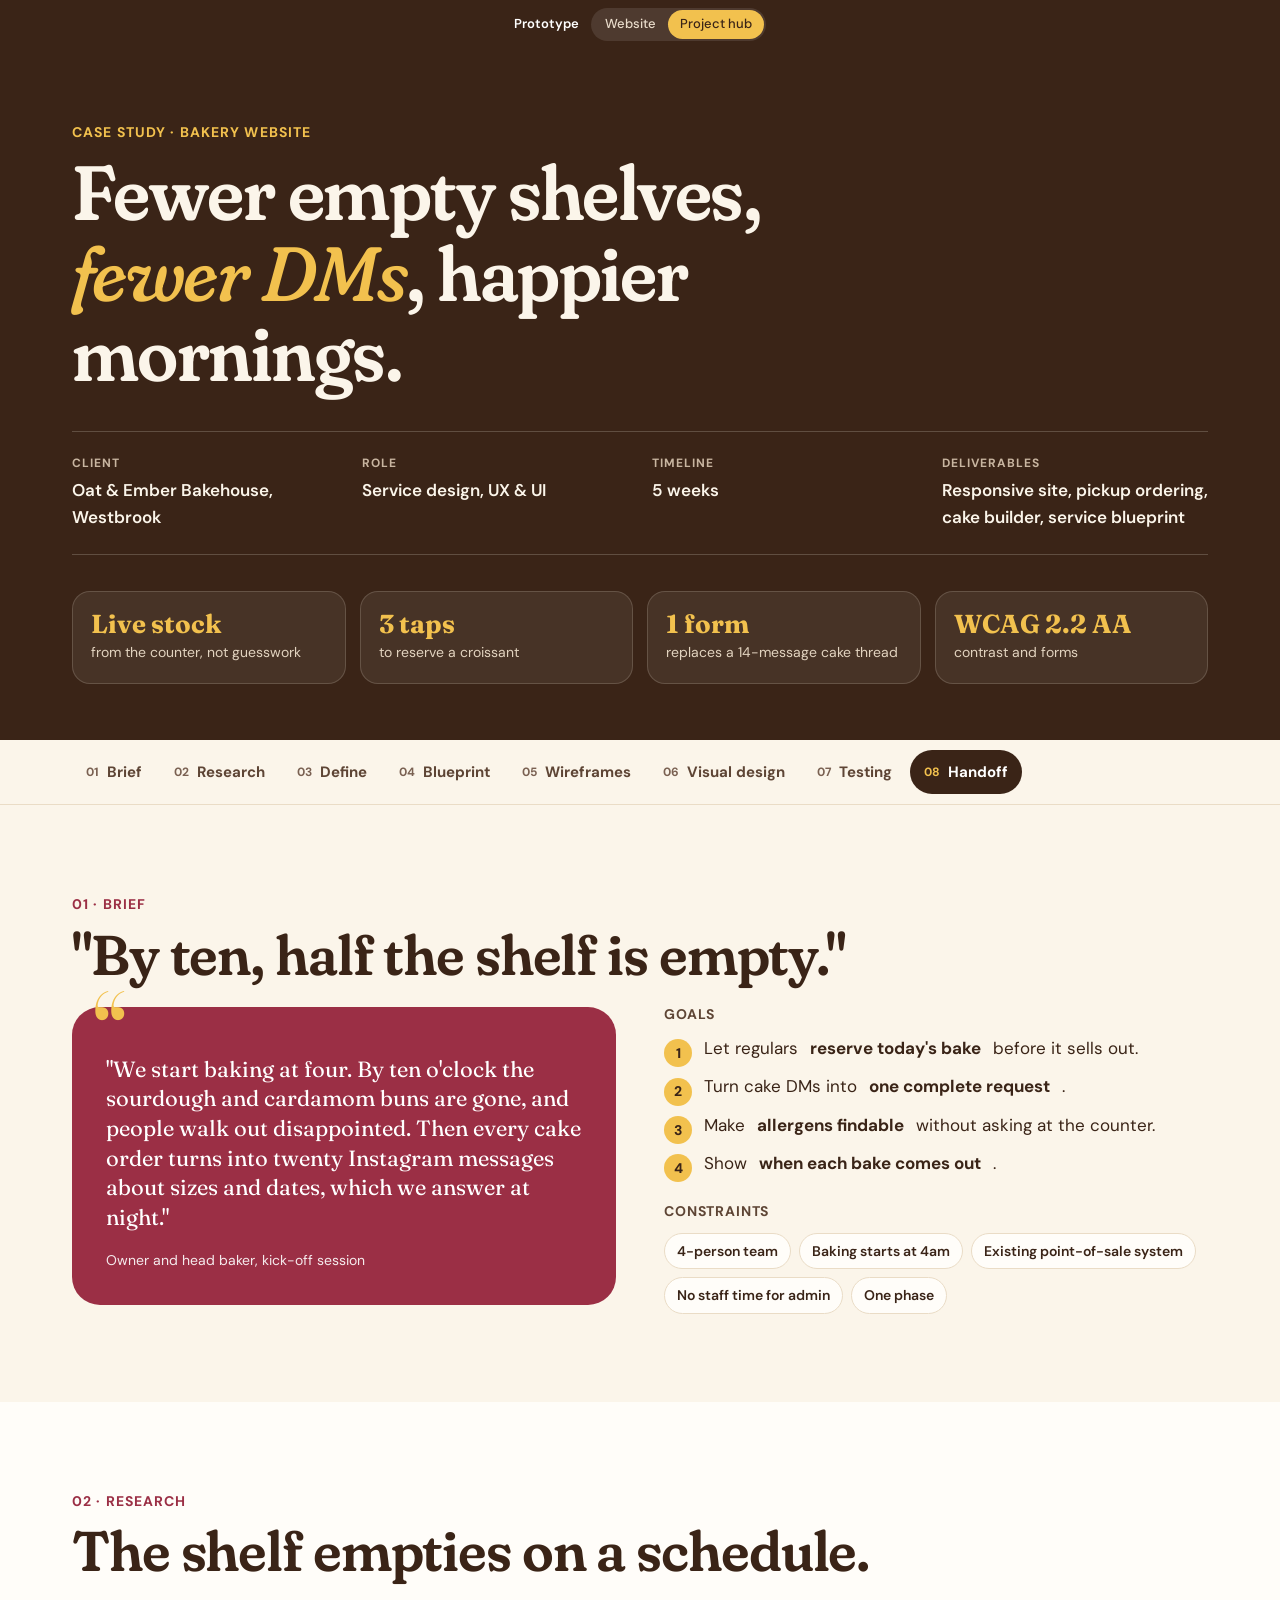
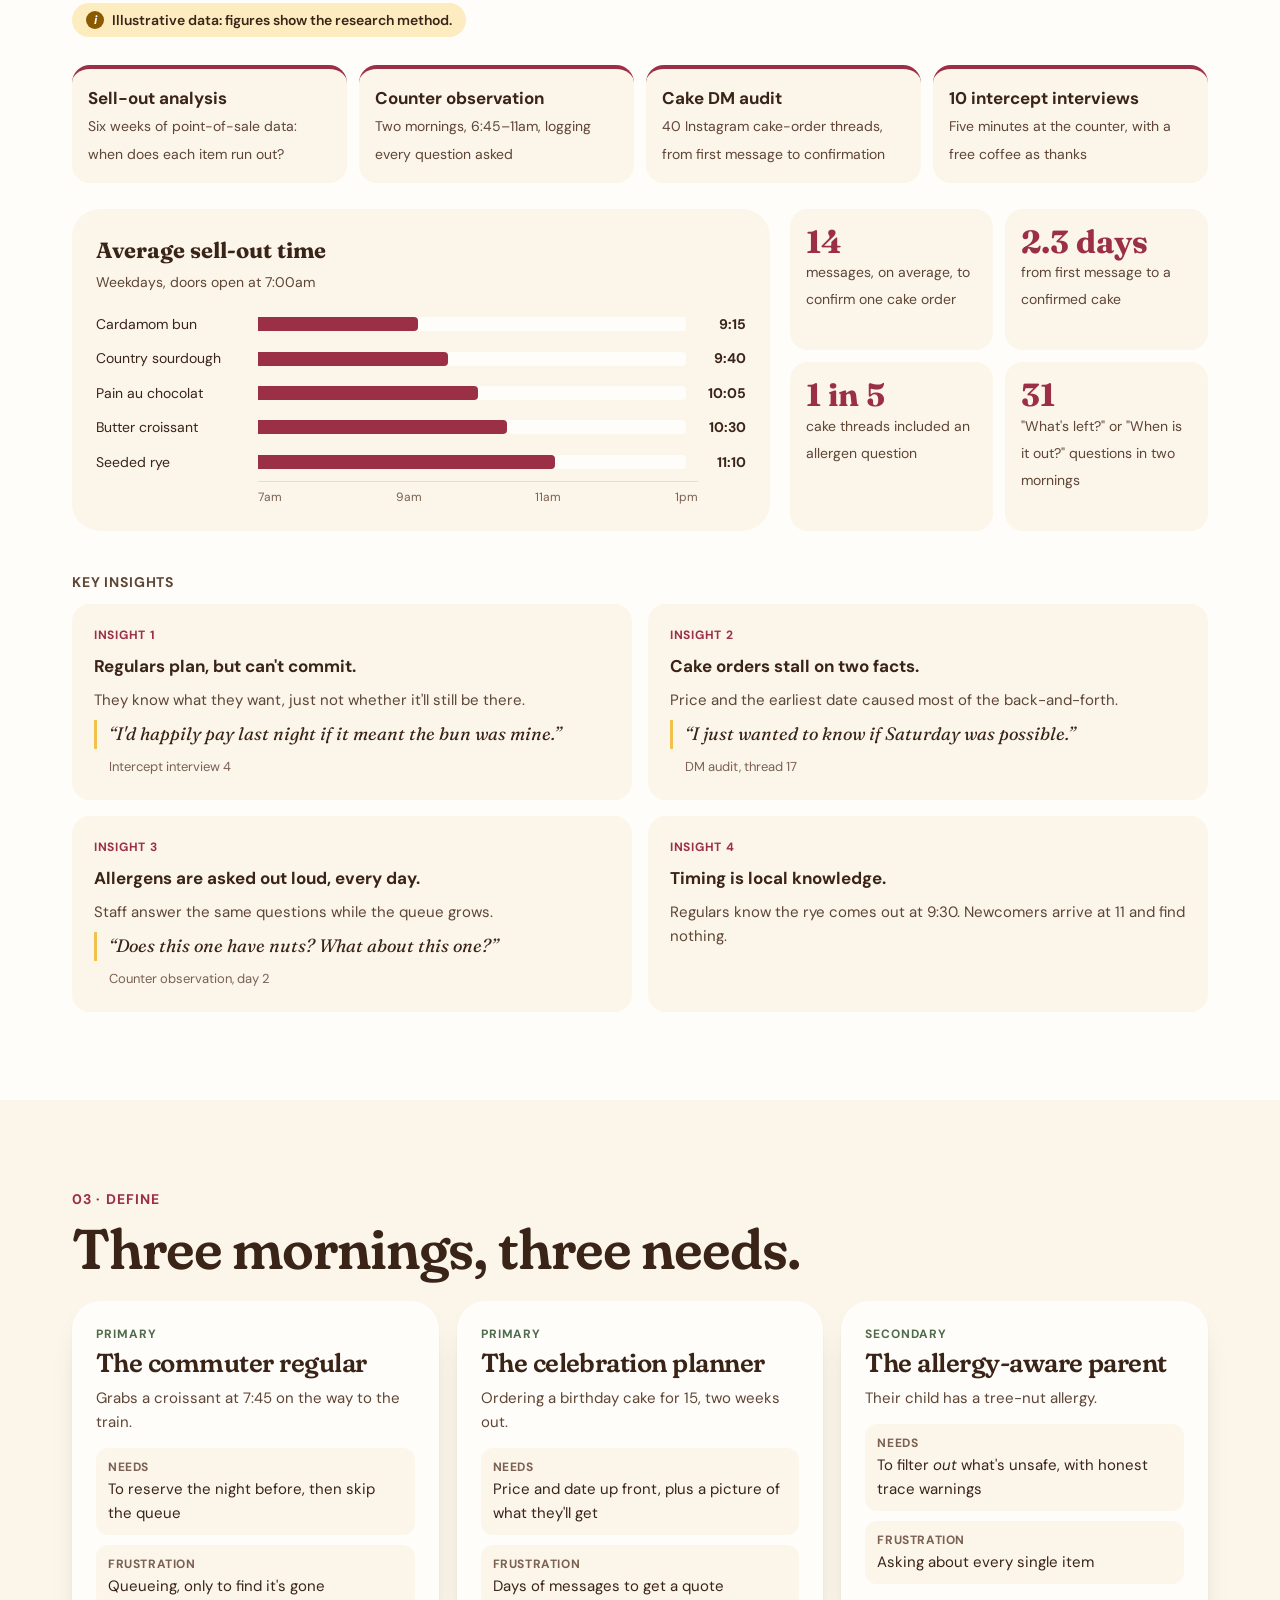
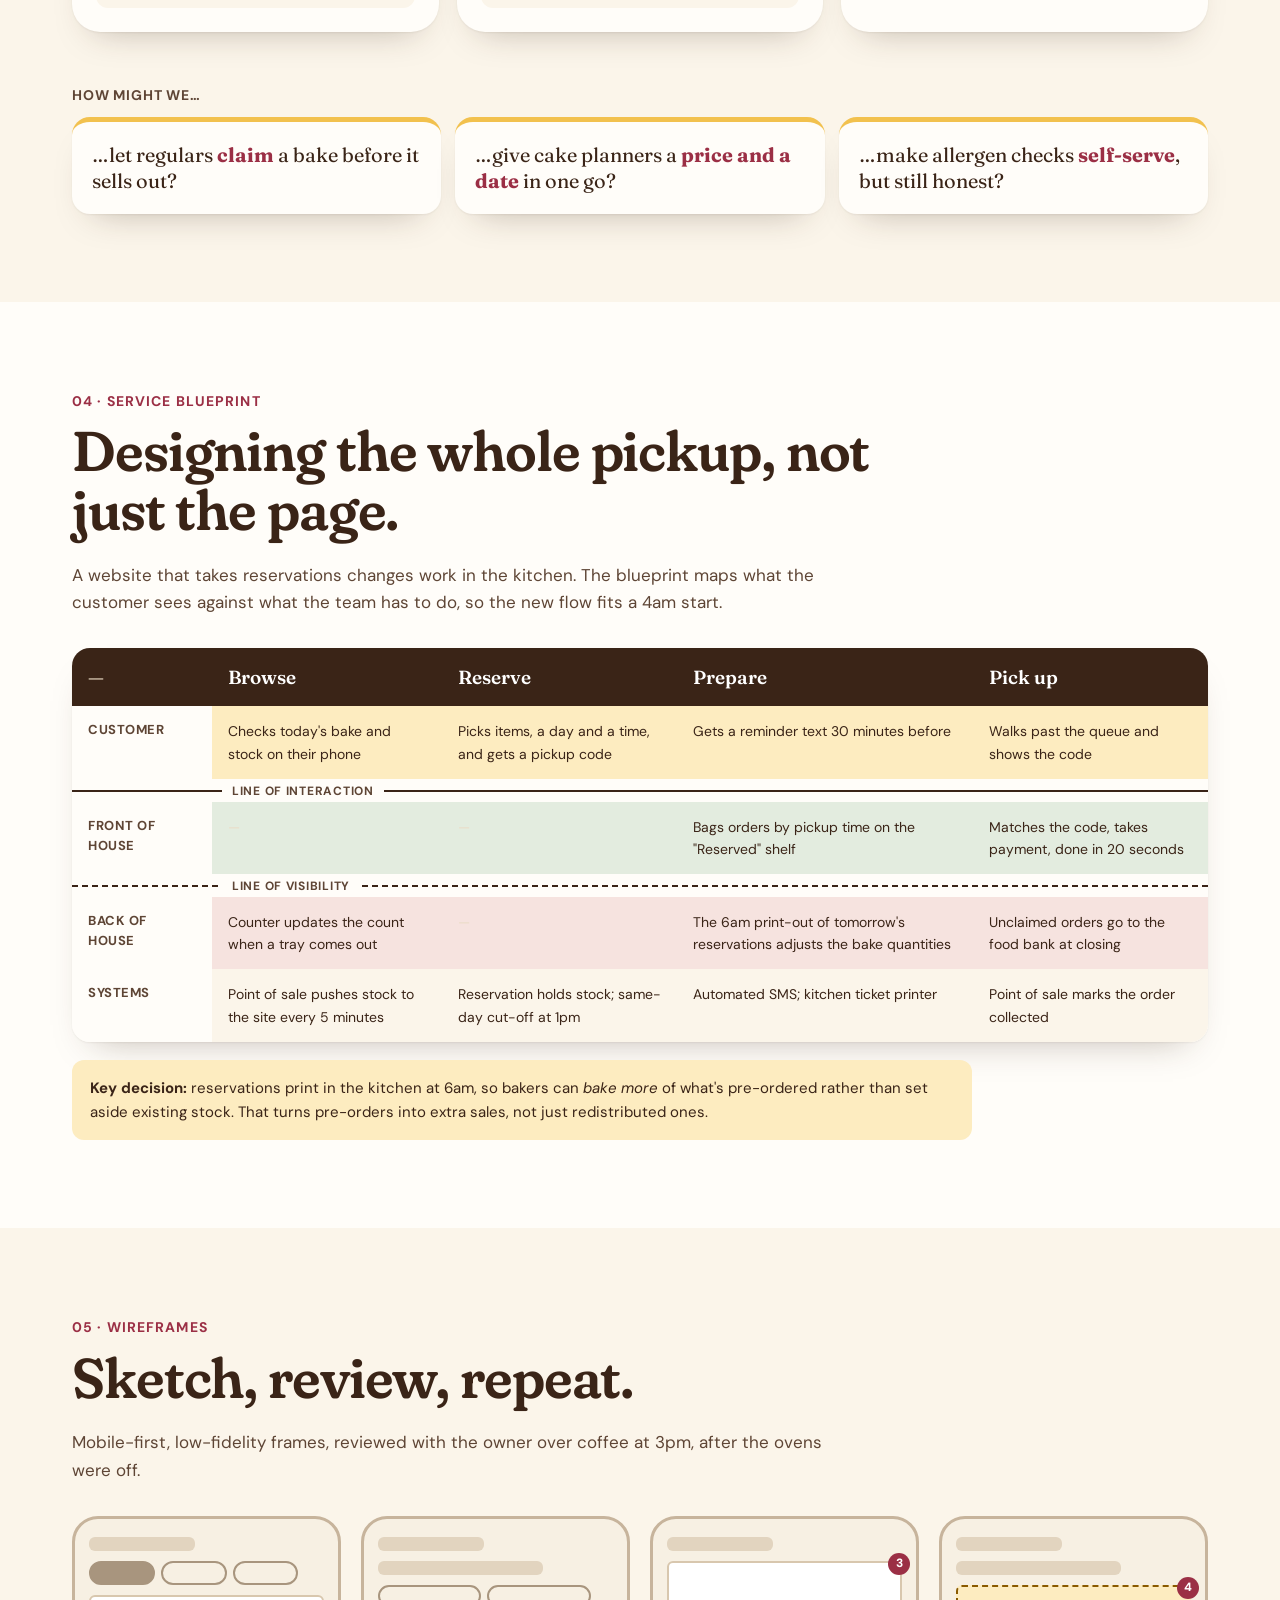
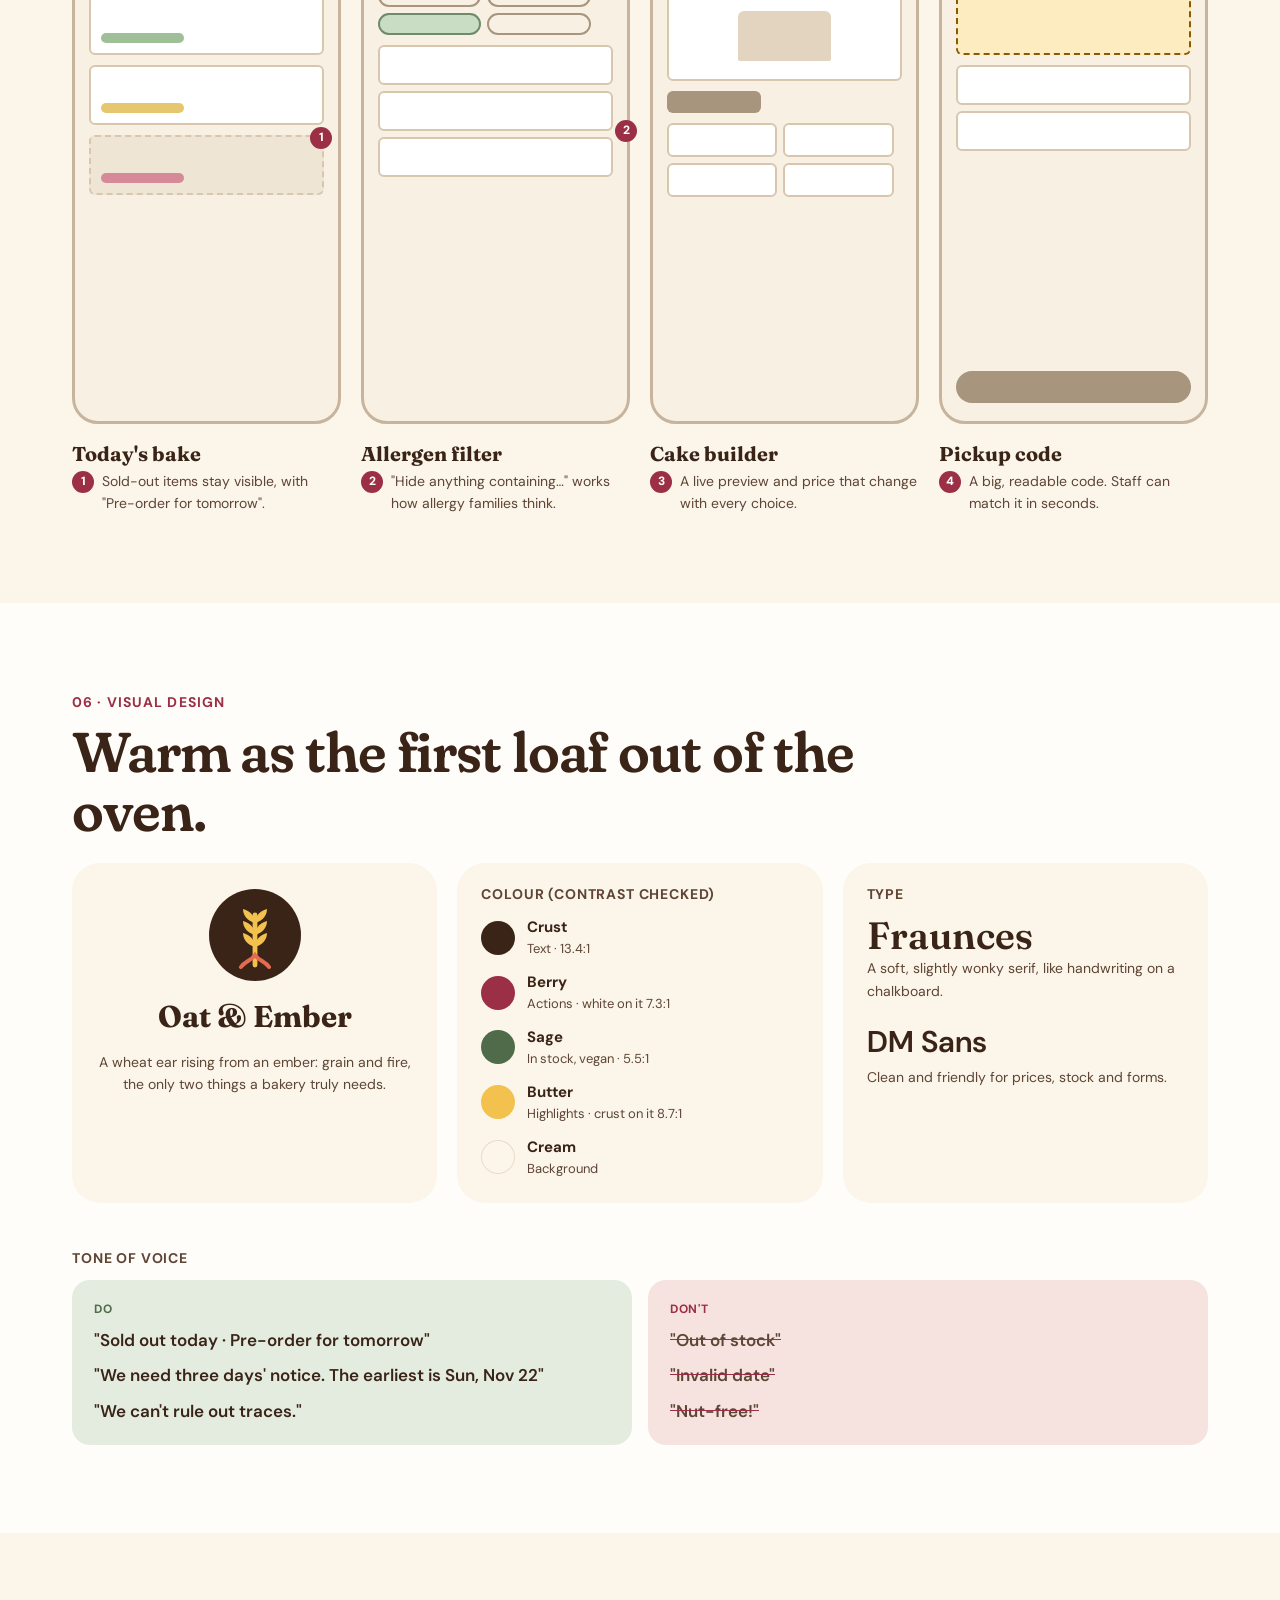
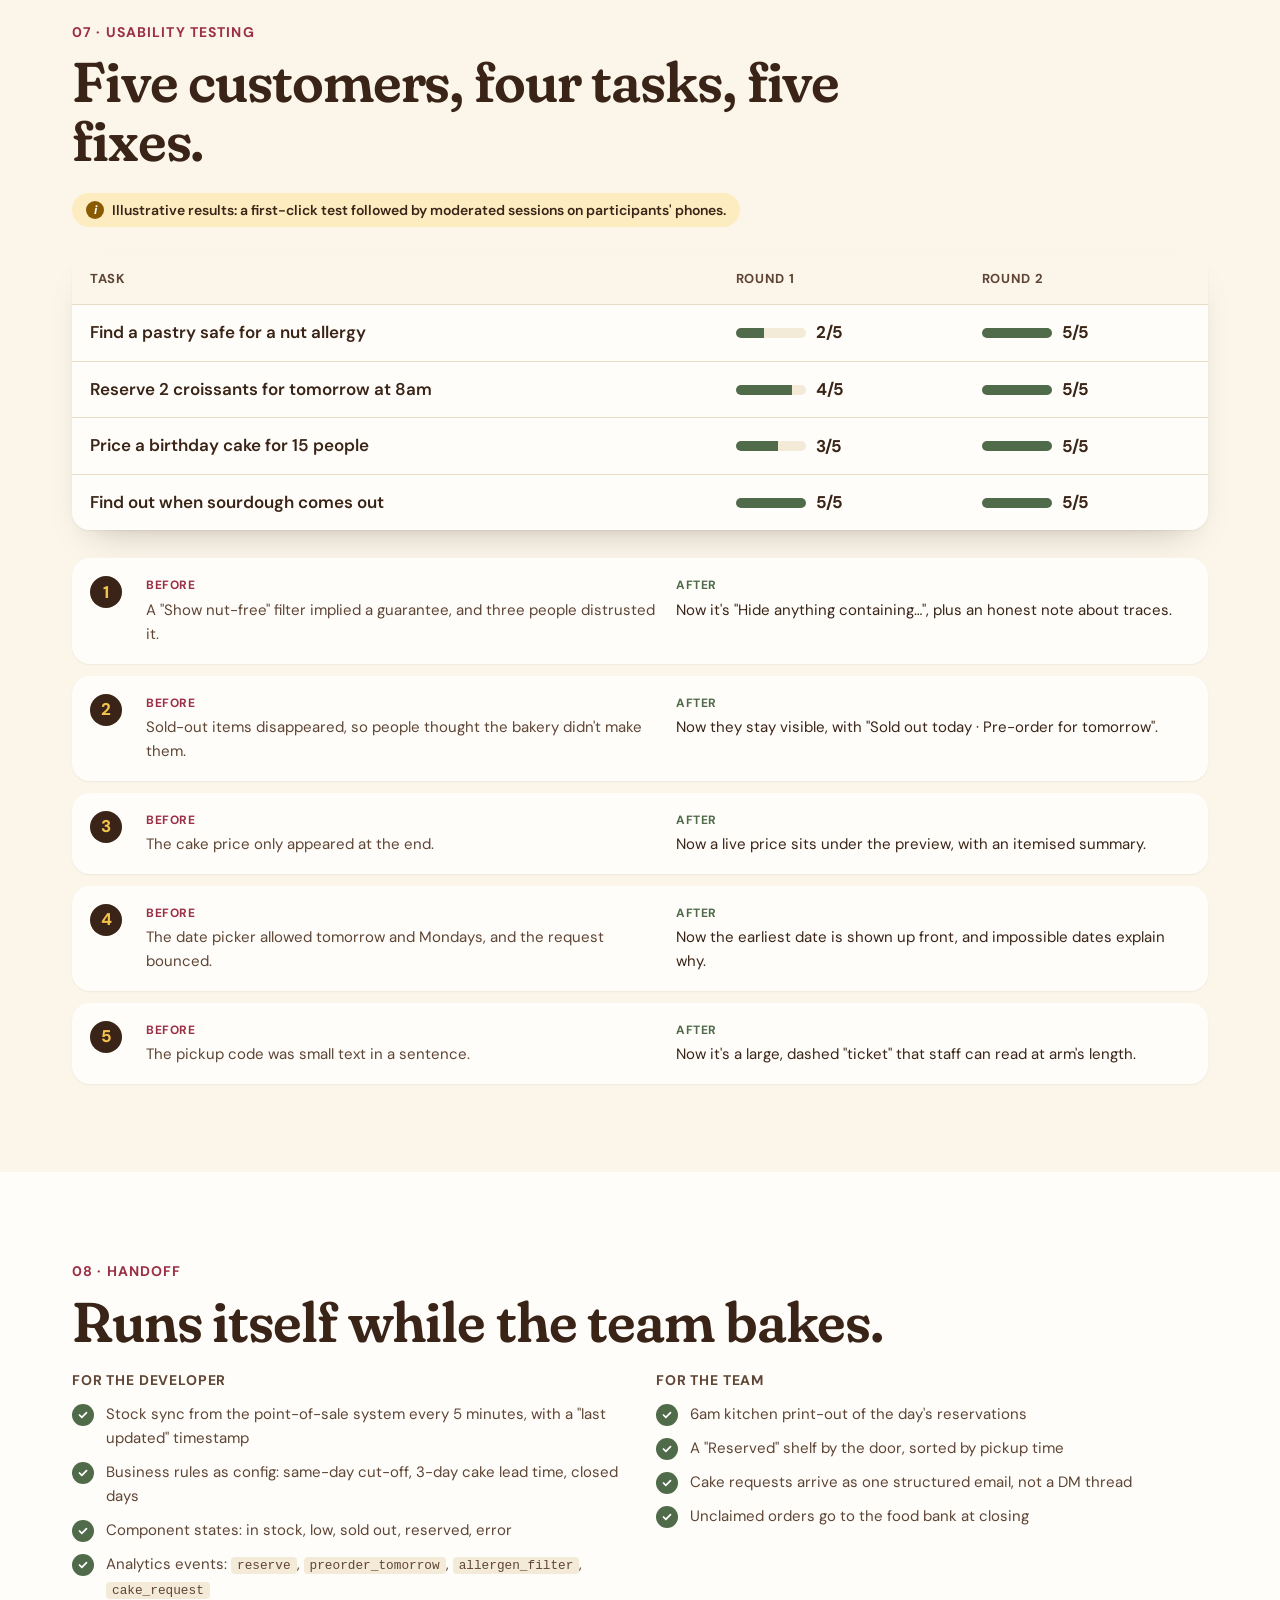
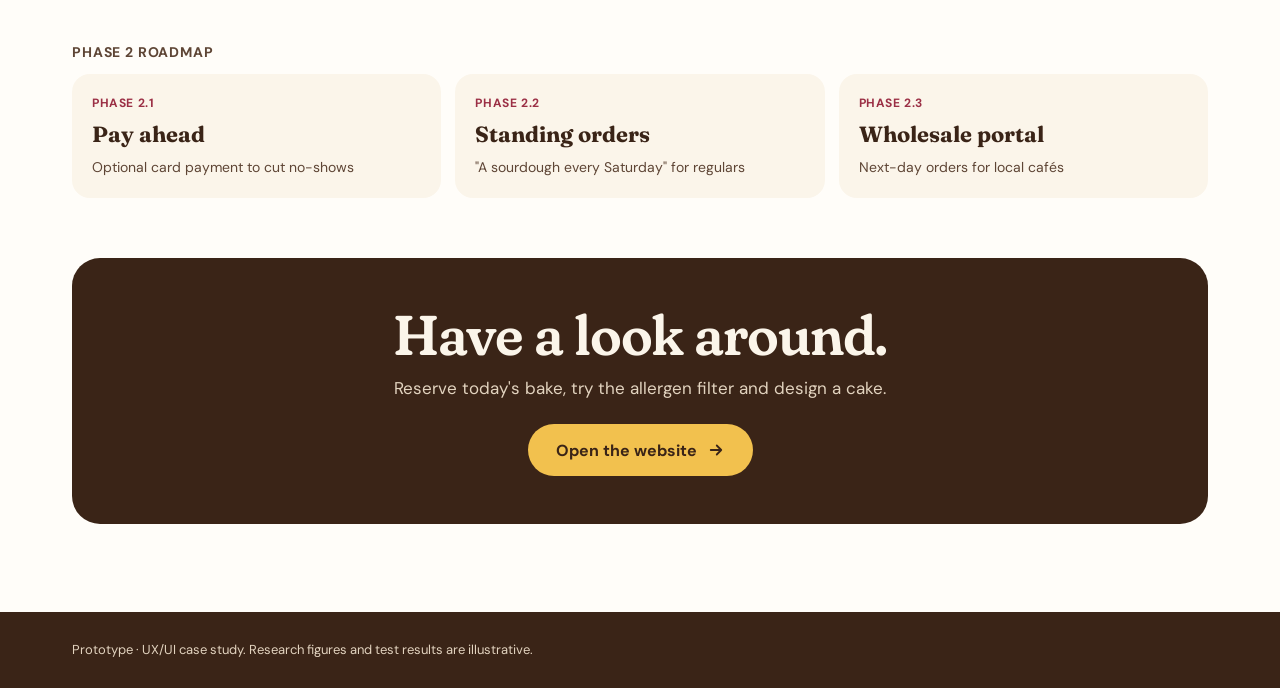
==== commit 513f1768: "Label project as Prototype Co-Authored-By: Claude Opus 5.5 <noreply@anthropic.com>" ====
--- a/project.html
+++ b/project.html
@@ -24,7 +24,7 @@
   </svg>
 
   <div class="mock-bar" role="note">
-    <strong>Design inspiration</strong>
+    <strong>Prototype</strong>
     <nav class="mock-tabs" aria-label="Project views"><a href="index.html">Website</a><a href="project.html" aria-current="page">Project hub</a></nav>
   </div>
 
@@ -268,7 +268,7 @@
     </section>
   </main>
 
-  <footer class="site-foot slim"><div class="wrap"><p>Design inspiration · UX/UI case study. Research figures and test results are illustrative.</p></div></footer>
+  <footer class="site-foot slim"><div class="wrap"><p>Prototype · UX/UI case study. Research figures and test results are illustrative.</p></div></footer>
   <script>
     const links = [...document.querySelectorAll('.phase-nav a')];
     const io = new IntersectionObserver((entries) => entries.forEach((e) => {
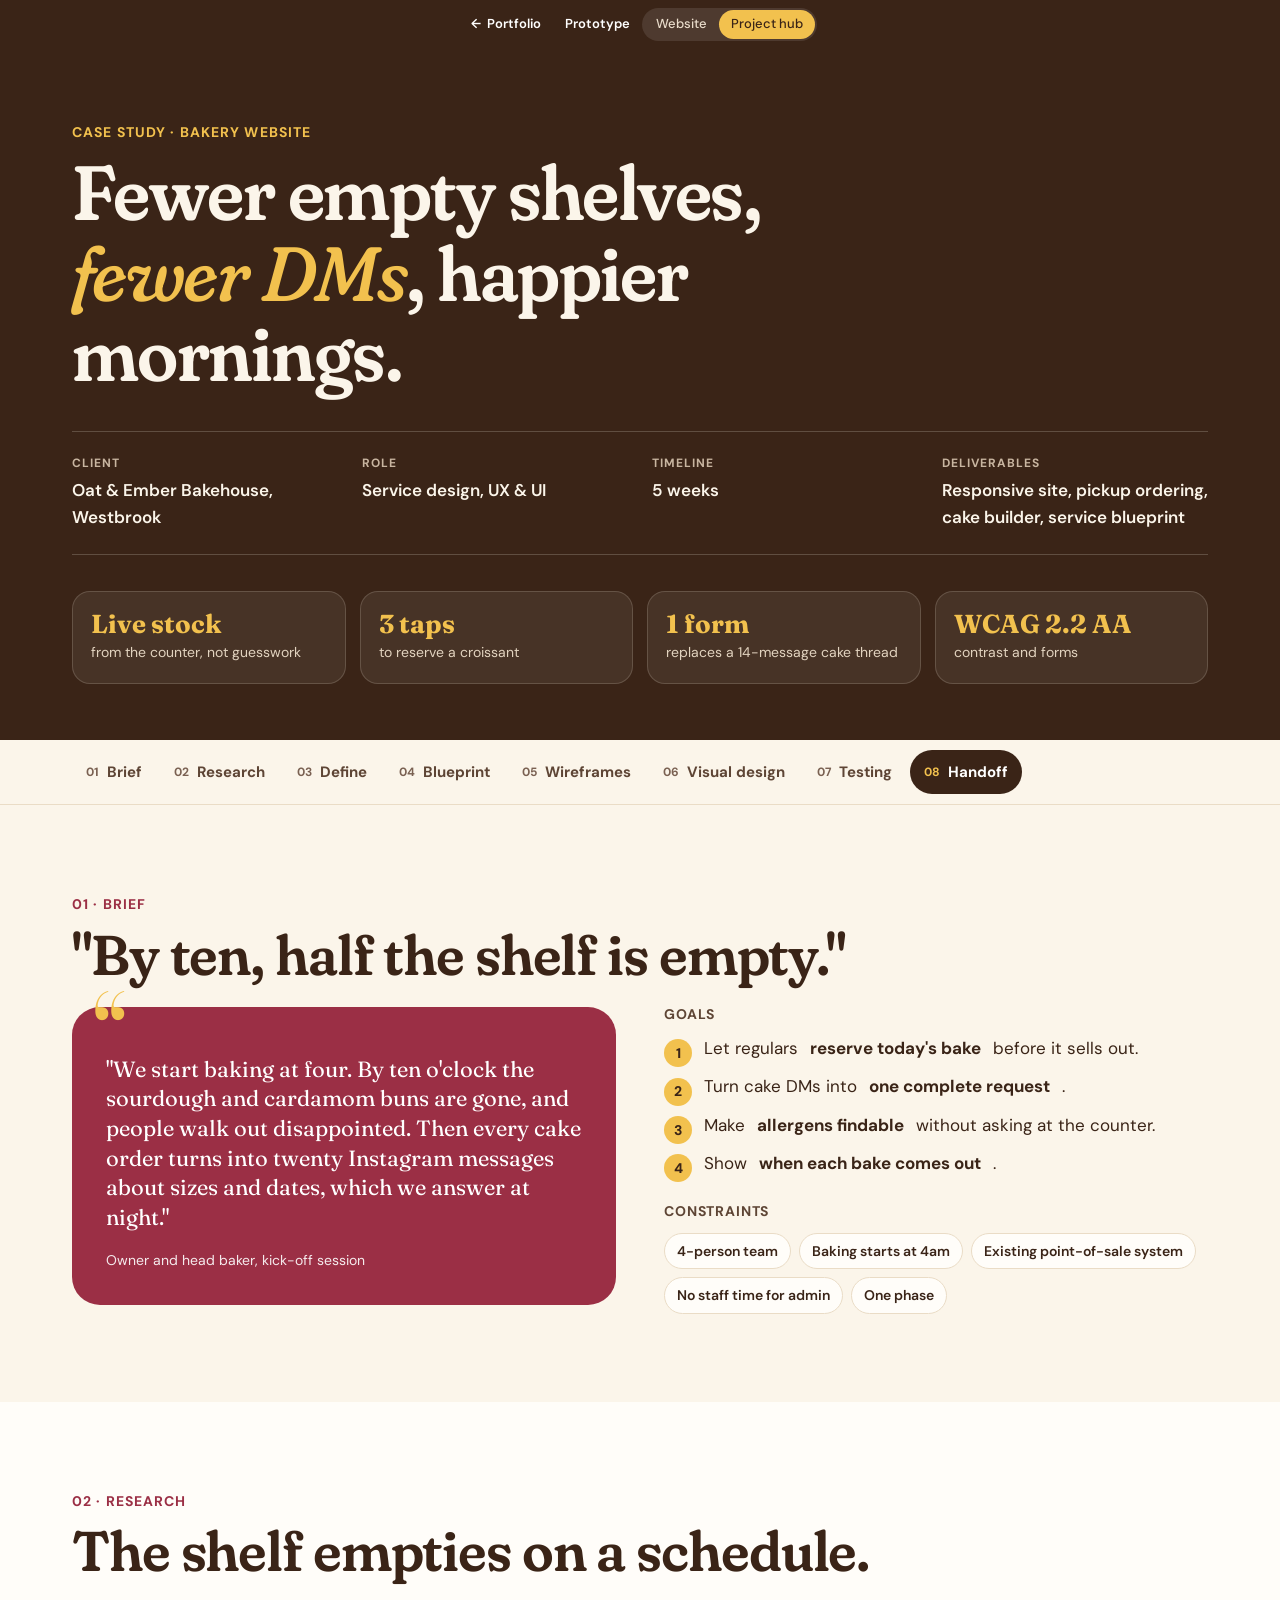
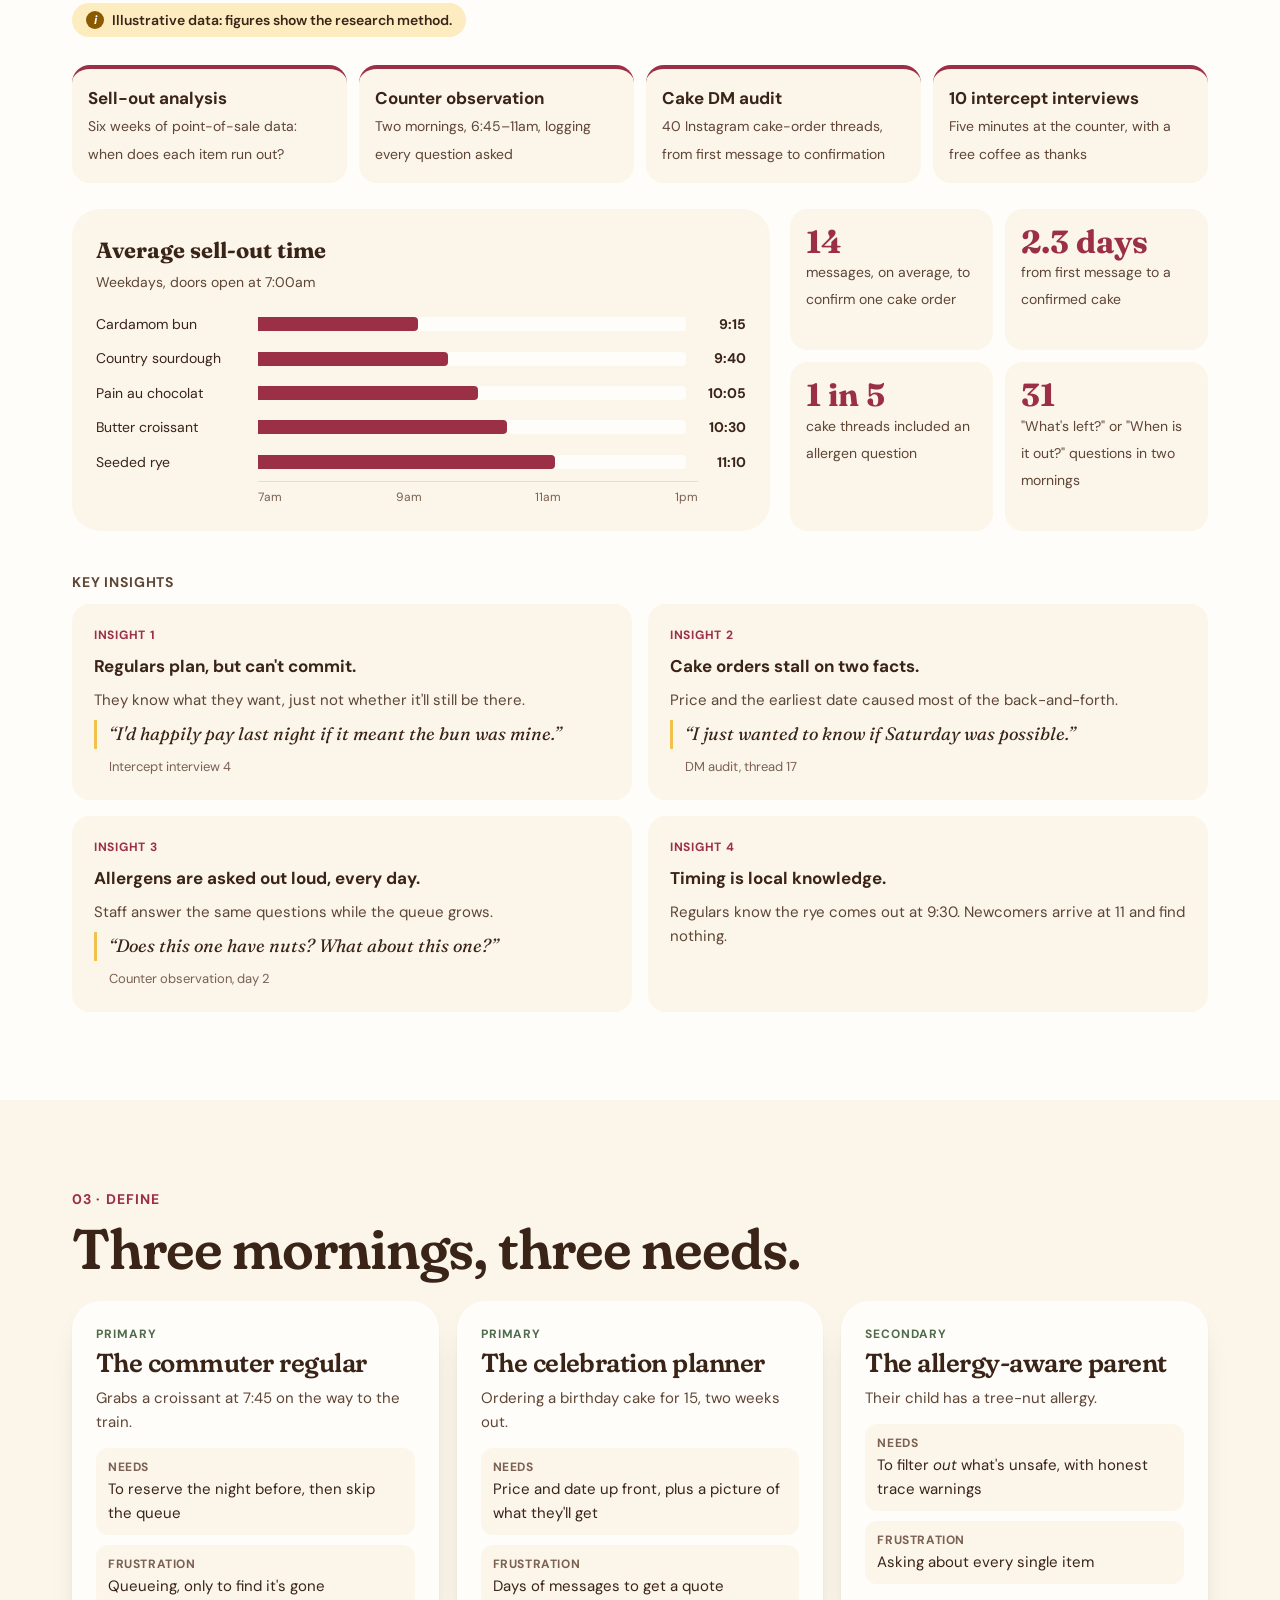
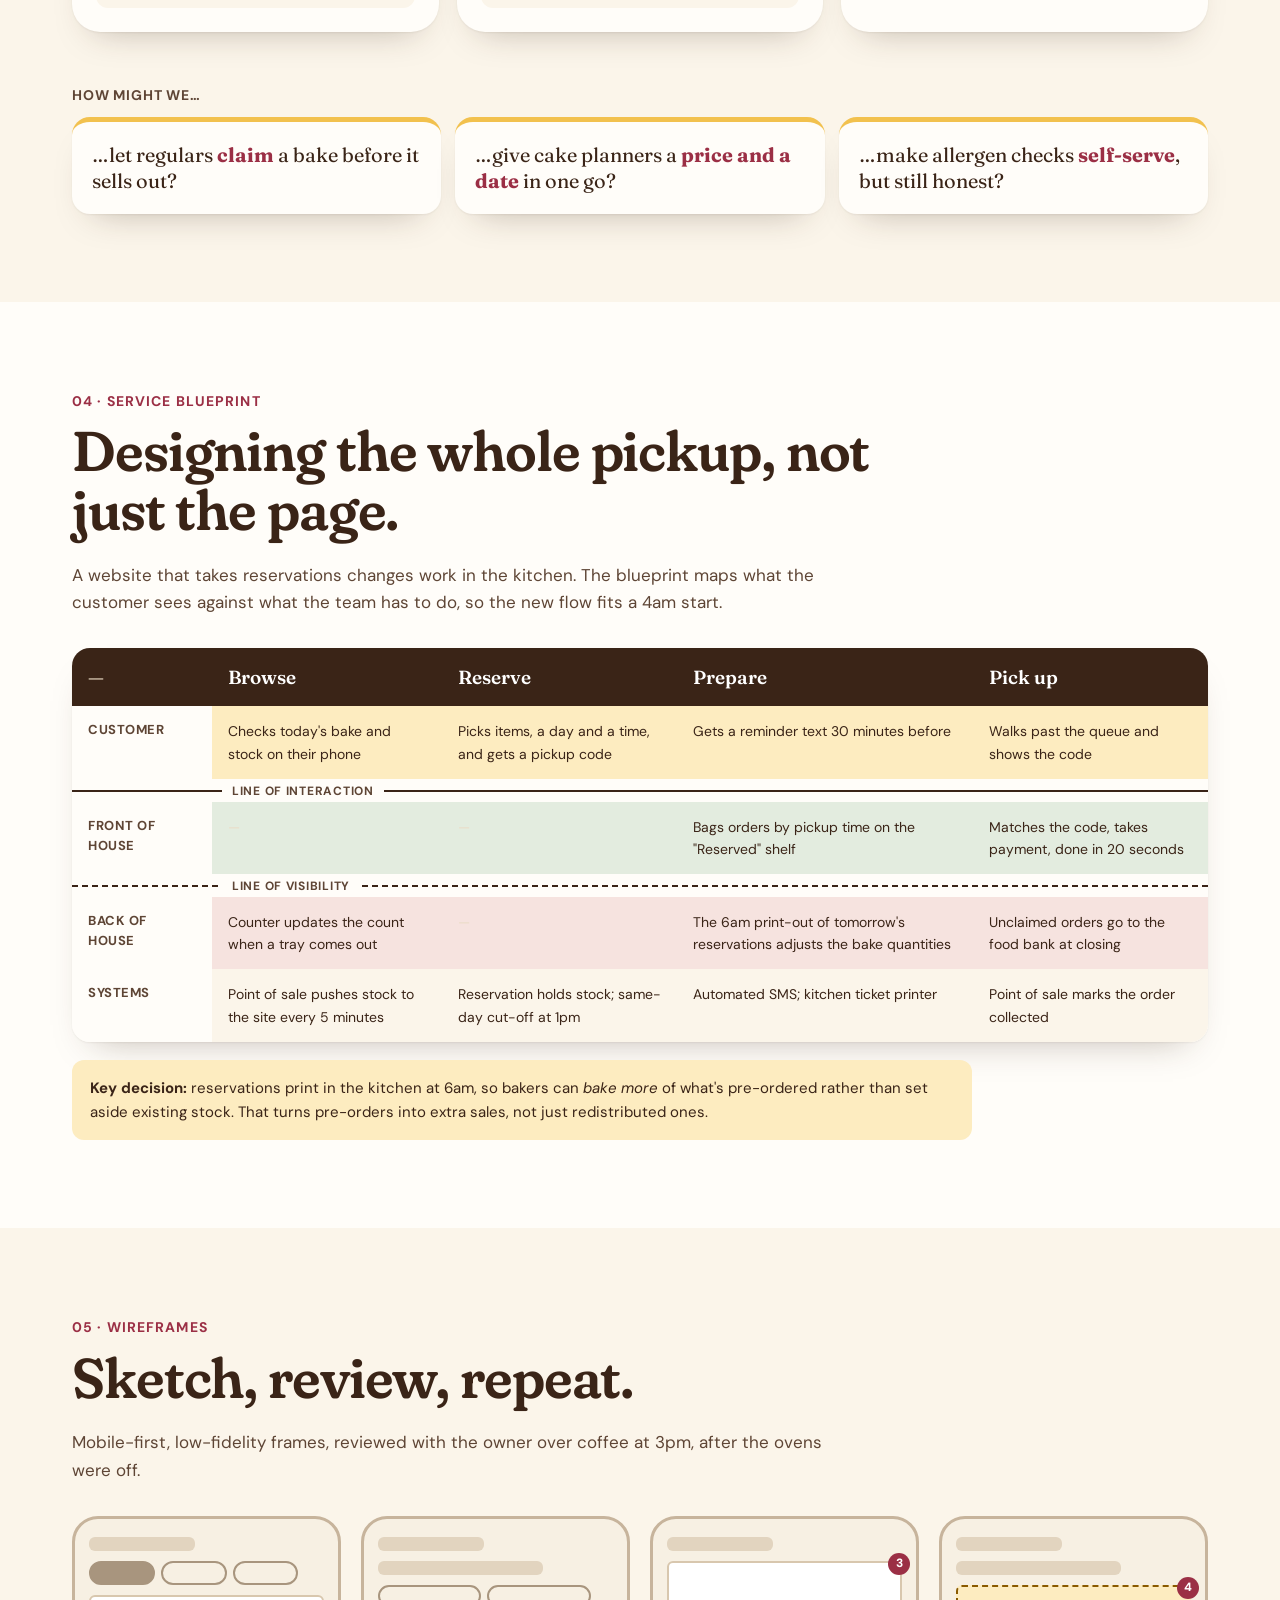
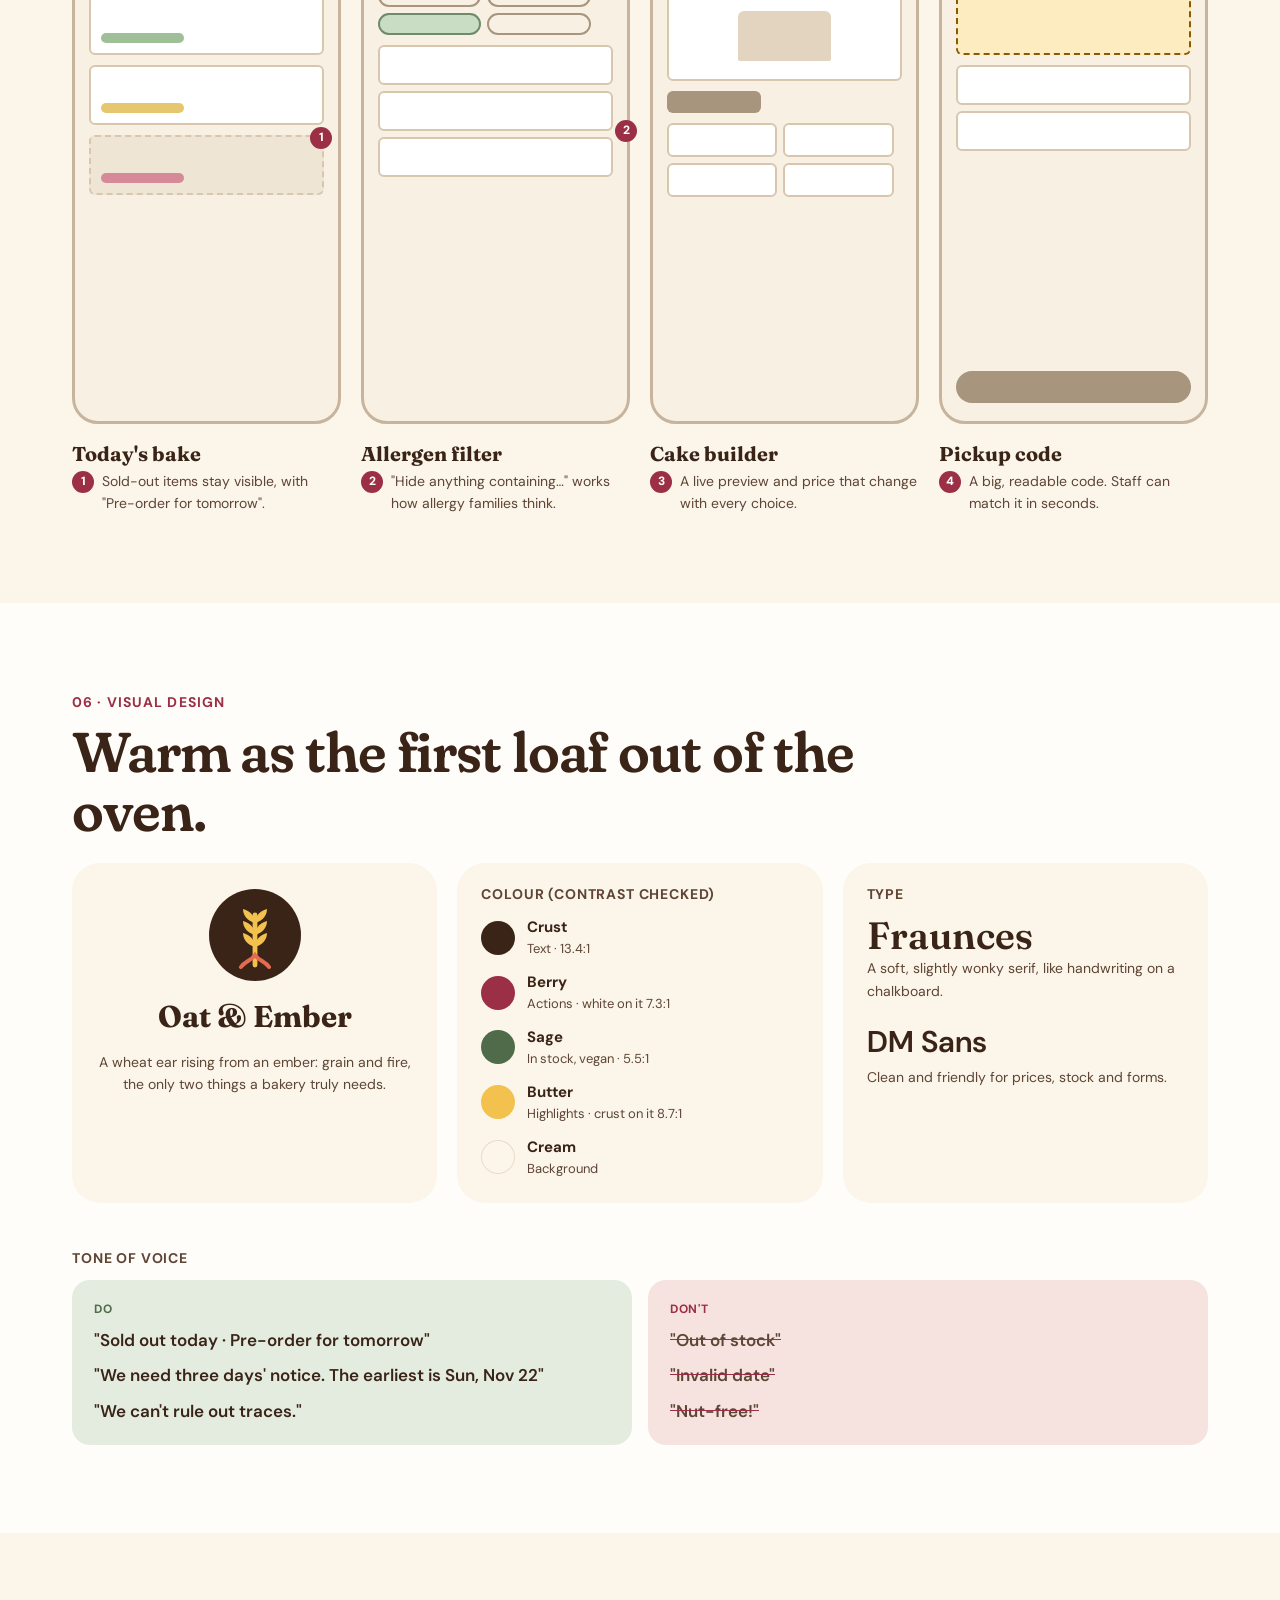
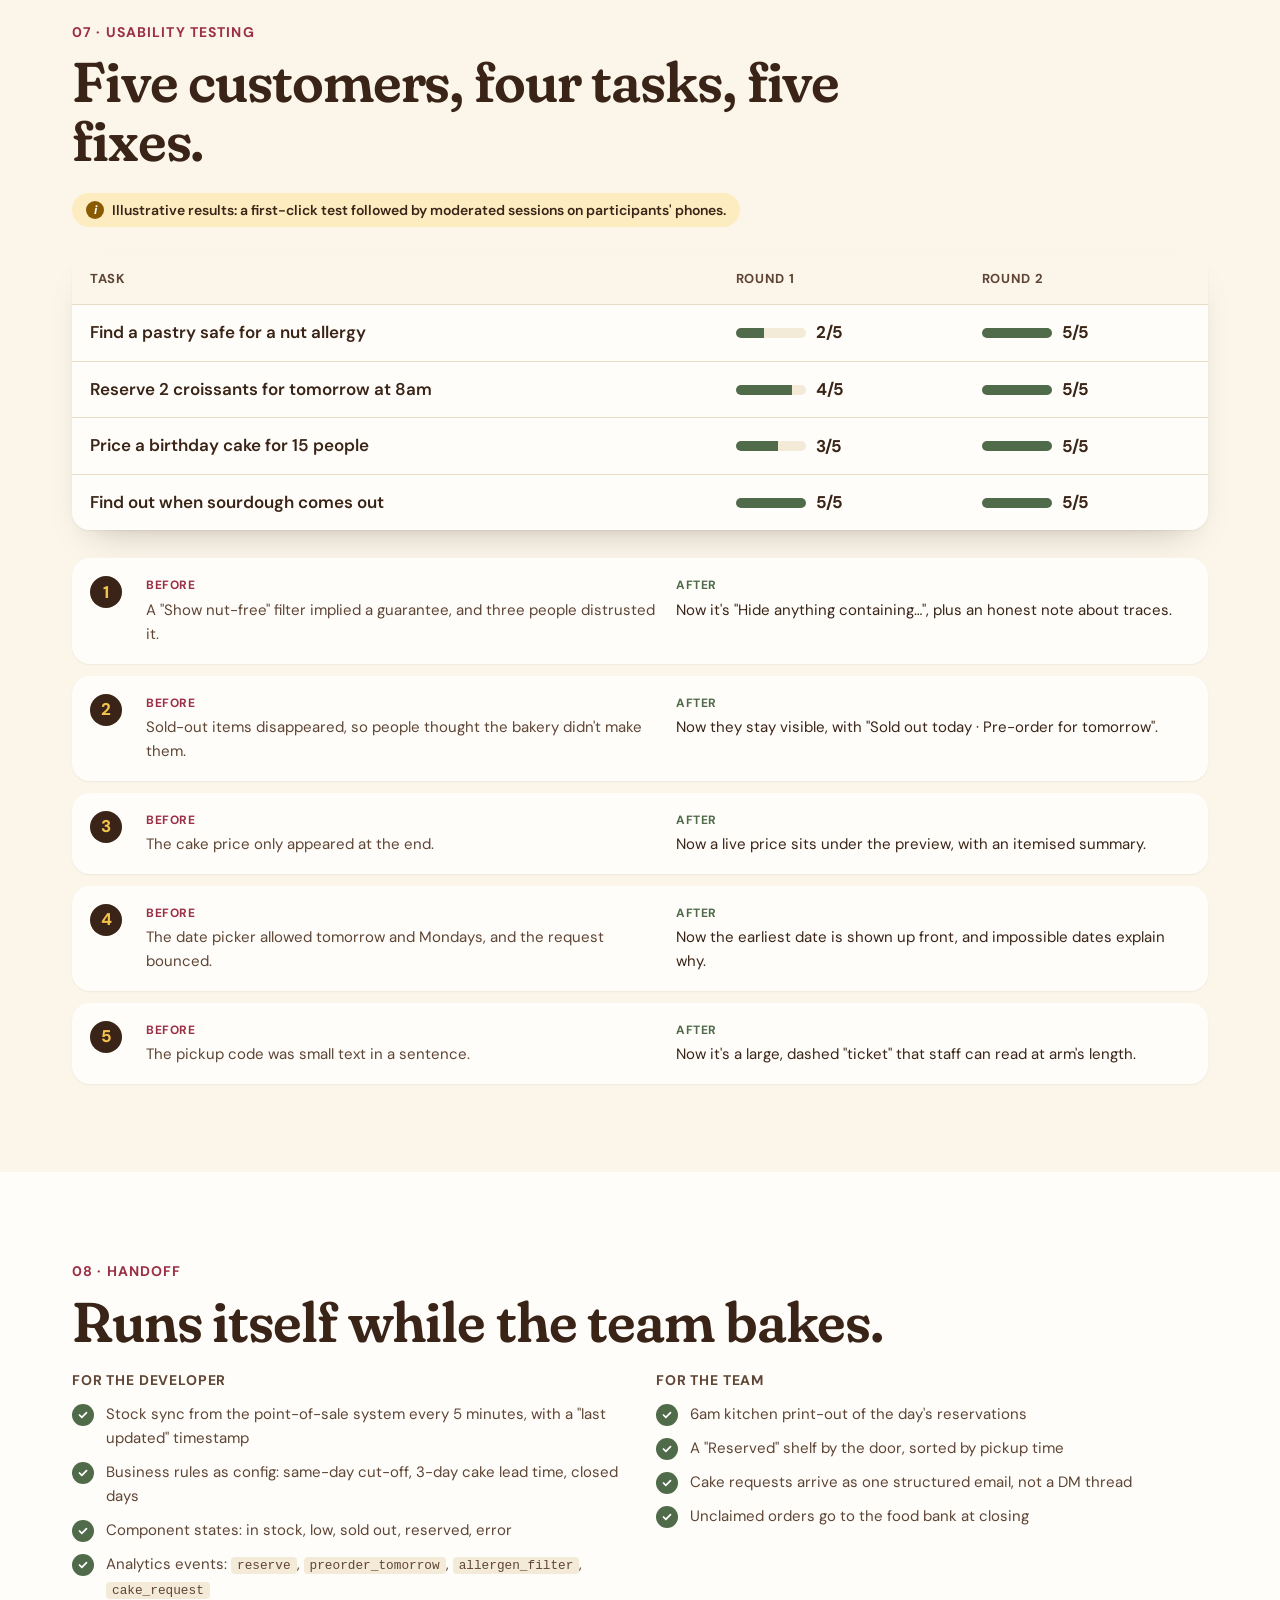
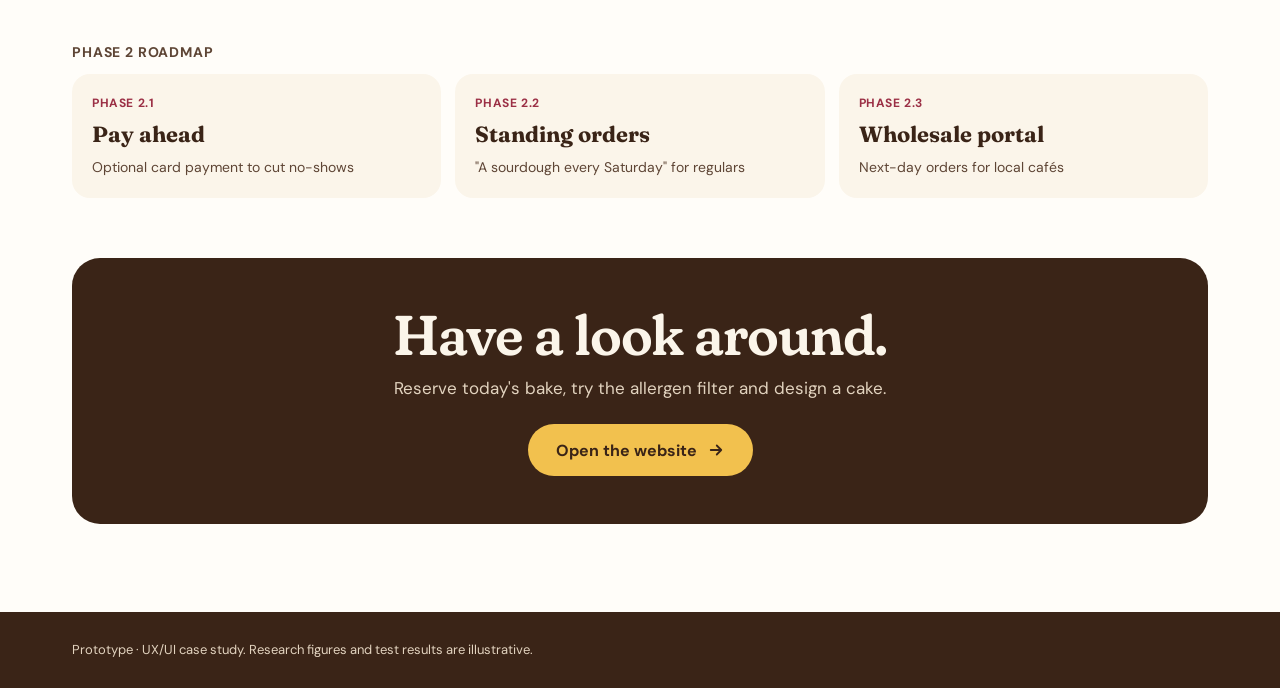
==== commit 07416a91: "Add link back to the portfolio Co-Authored-By: Claude Opus 5.5 <noreply@anthropic.com>" ====
--- a/project.html
+++ b/project.html
@@ -24,6 +24,7 @@
   </svg>
 
   <div class="mock-bar" role="note">
+    <a class="mock-back" href="/portfolio/"><span aria-hidden="true">←</span> Portfolio</a>
     <strong>Prototype</strong>
     <nav class="mock-tabs" aria-label="Project views"><a href="index.html">Website</a><a href="project.html" aria-current="page">Project hub</a></nav>
   </div>
--- a/styles.css
+++ b/styles.css
@@ -47,6 +47,8 @@
 /* top bar */
 .mock-bar { background: var(--crust); color: #e9dccb; font-size: 13px; display: flex; justify-content: center; align-items: center; gap: 12px; flex-wrap: wrap; padding: 8px 16px; }
 .mock-bar strong { color: #fff; font-weight: 600; }
+.mock-back { display: inline-flex; align-items: center; gap: 6px; min-height: 28px; padding: 0 12px 0 8px; border-radius: 999px; color: #fff; font-weight: 600; text-decoration: none; }
+.mock-back:hover { background: rgba(255,255,255,.12); }
 .mock-tabs { display: inline-flex; background: rgba(255,255,255,.1); border-radius: 999px; padding: 2px; }
 .mock-tabs a { color: #e9dccb; text-decoration: none; padding: 4px 12px; border-radius: 999px; font-weight: 500; }
 .mock-tabs a[aria-current="page"] { background: var(--butter); color: var(--crust); }
